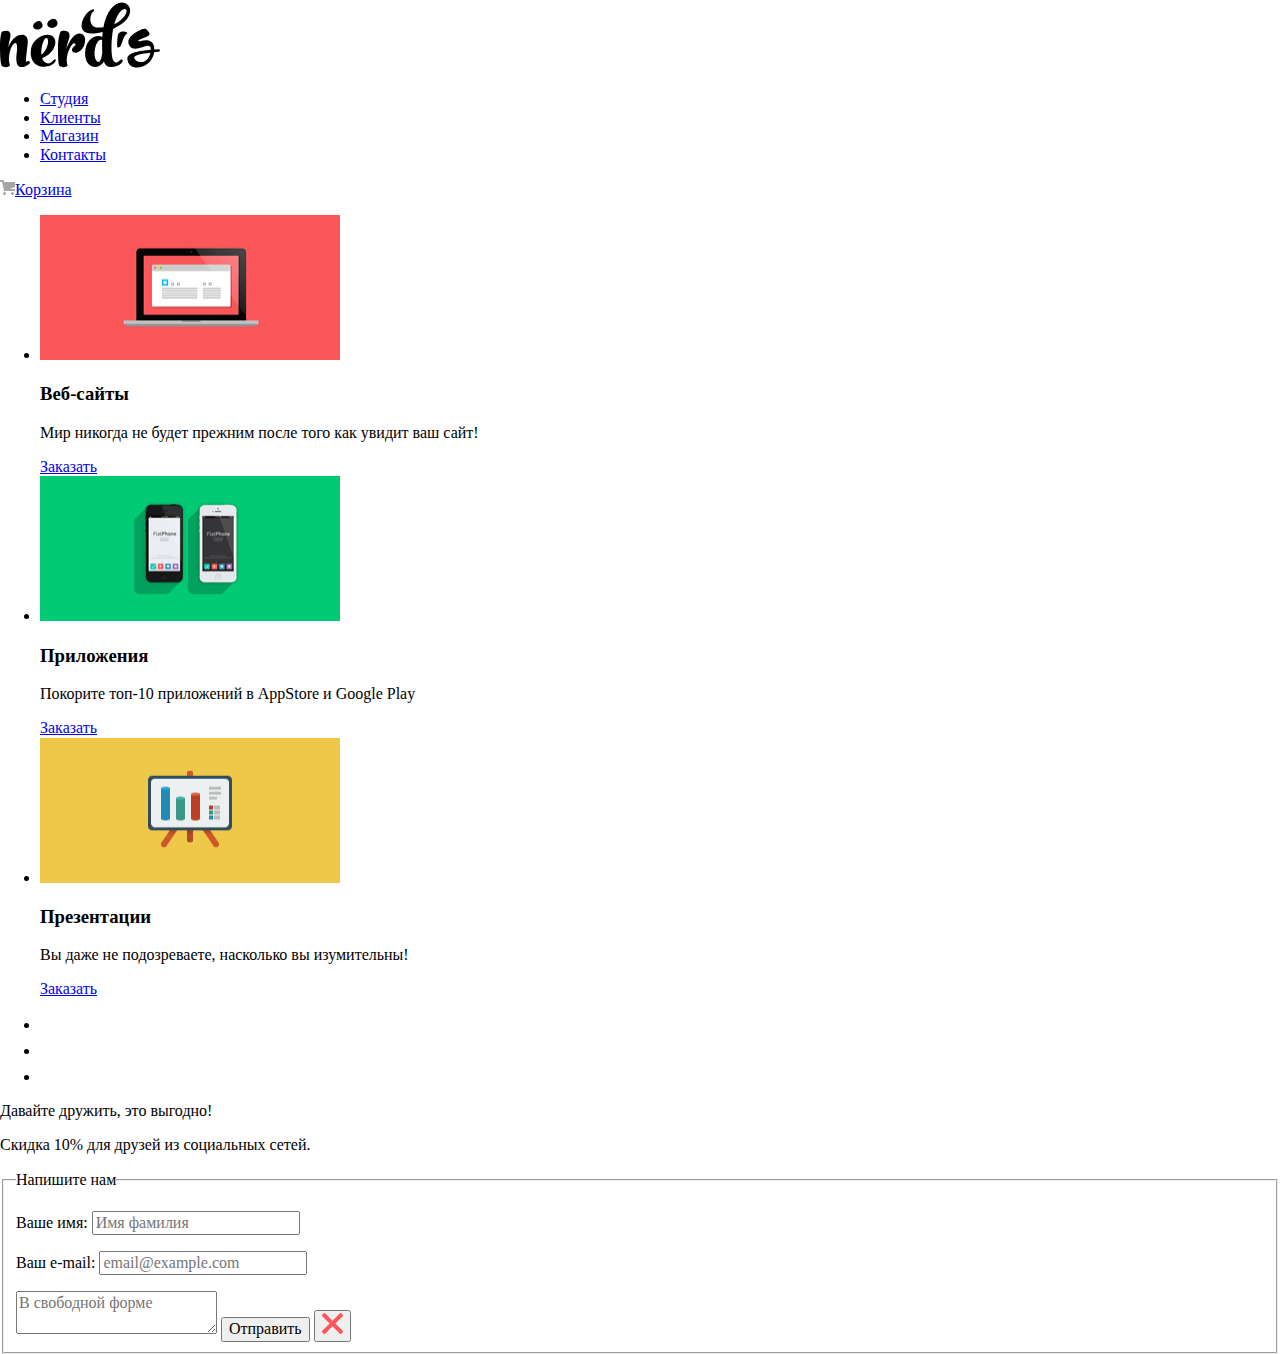
==== index.html @ f554057f "Исправил ошибки 3" ====
<!DOCTYPE html>
<html lang="ru">

<head>
  <meta charset="utf-8">
  <title>HTML Academy: Нёрдс</title>
  <link href="css/normalize.min.css" rel="stylesheet">
  <link href="css/style.css" rel="stylesheet">
</head>

<body>
  <header class="page-header">
    <h2 class="visually-hidden">Главная навигация</h2>
    <div class="container">
      <!--Центровщик-->
      <a class="nerds-logo" href="#" aria-label="Главная страница nёrds"><img src="img/nerds-logo.svg" alt="Nёrds" width="160" height="70"></a>
      <nav class="main-navigation">
        <ul class="nav-list">
          <li class="nav-list-item"><a href="#" class="nav-link">Студия</a></li>
          <li class="nav-list-item"><a href="#" class="nav-link">Клиенты</a></li>
          <li class="nav-list-item"><a href="#" class="nav-link">Магазин</a></li>
          <li class="nav-list-item"><a href="#" class="nav-link">Контакты</a></li>
        </ul>
      </nav>
      <a class="icon-basket" href="#"><img src="img/cart-icon.svg" alt="Корзина" width="15" height="15">Корзина</a>
    </div>
  </header>
  <main class="page-main">
    <div class="container">
      <!--Центровщик-->
      <!--Слайдер-->
      <h2 class="visually-hidden">Наш сервис</h2>
      <ul class="service">
        <li class="service-block">
          <img class="service-img" src="img/illustration-1.png" alt="Веб-сайты" width="300" height="145">
          <h3 class="service-head">Веб-сайты</h3>
          <p class="service-desc">Мир никогда не будет прежним после того как увидит ваш сайт!</p>
          <a class="service-link" href="#">Заказать</a>
        </li>
        <li class="service-block">
          <img class="service-img" src="img/illustration-2.png" alt="Приложения" width="300" height="145">
          <h3 class="service-head">Приложения</h3>
          <p class="service-desc">Покорите топ-10 приложений в AppStore и Google Play</p>
          <a class="service-link" href="#">Заказать</a>
        </li>
        <li class="service-block">
          <img class="service-img" src="img/illustration-3.png" alt="Презентации" width="300" height="145">
          <h3 class="service-head">Презентации</h3>
          <p class="service-desc">Вы даже не подозреваете, насколько вы изумительны!</p>
          <a class="service-link" href="#">Заказать</a>
        </li>
      </ul>
      <!--Блок-->
      <!--Блок-->
    </div>
    <!--Карта-->
  </main>
  <footer class="page-footer">
    <h2 class="visually-hidden">Nёrds в социальных сетях</h2>
    <div class="container">
      <div class="social-icons">
        <ul>
          <li><a class="social-vk" target="_blank" href="https://vk.com/" aria-label="Nёrds во вконатке">
              <svg xmlns="http://www.w3.org/2000/svg" width="26" height="15" viewBox="0 0 26 15">
                <path fill="#FFF" d="M16.138 11.51c.956-.309 2.18 2.04 3.483 2.939.978.681 1.727.534 1.727.534l3.473-.05s1.815-.112.957-1.554c-.071-.12-.503-1.069-2.585-3.022-2.177-2.043-1.882-1.712.739-5.244 1.597-2.153 2.236-3.468 2.036-4.028-.192-.539-1.365-.399-1.365-.399L20.69.713c-.381.001-.704.119-.851.515-.003.004-.621 1.666-1.445 3.079-1.741 2.989-2.436 3.148-2.724 2.961-.661-.433-.494-1.737-.494-2.664 0-2.897.432-4.105-.846-4.417-.427-.104-.739-.172-1.828-.182-1.392-.021-2.574 0-3.244.329-.445.223-.786.712-.579.74.26.035.843.16 1.155.586.401.552.389 1.789.389 1.789s.229 3.411-.54 3.834c-.528.29-1.25-.302-2.803-3.016-.793-1.388-1.392-2.922-1.392-2.922s-.116-.285-.326-.441c-.25-.185-.6-.244-.6-.244L.848.684S.29.7.085.946c-.182.218-.015.668-.015.668s2.909 6.881 6.203 10.347c3.02 3.182 6.452 2.971 6.452 2.971h1.555s.469-.054.709-.312c.224-.24.214-.691.214-.691s-.031-2.109.935-2.419z" /></svg></a>
          </li>
          <li><a class="social-fb" target="_blank" href="https://www.facebook.com/" aria-label="Nёrds в фейсбуке">
              <svg version="1.1" id="Layer_2" xmlns="http://www.w3.org/2000/svg" xmlns:xlink="http://www.w3.org/1999/xlink" x="0px" y="0px" width="12px" height="22px" viewBox="0 0 12 22" enable-background="new 0 0 12 22" xml:space="preserve">
                <path fill="#FFFFFF" d="M12,4V0H8C5.791,0,4,1.791,4,4v4H0v4h4v10h4V12h4V8H8V4H12z" />
              </svg>
            </a>
          </li>
          <li><a class="social-inst" target="_blank" href="https://instagram.com/" aria-label="Nёrds в инстрагаме">
              <svg enable-background="new 0 0 21 21" height="21" viewBox="0 0 21 21" width="21" xmlns="http://www.w3.org/2000/svg">
                <path d="m18 0h-15c-1.65 0-3 1.35-3 3v15c0 1.65 1.35 3 3 3h15c1.65 0 3-1.35 3-3v-15c0-1.65-1.35-3-3-3zm-7.5 7c1.93 0 3.5 1.57 3.5 3.5s-1.57 3.5-3.5 3.5-3.5-1.57-3.5-3.5 1.57-3.5 3.5-3.5zm7.5 11h-15v-9h1.181c-.114.482-.181.983-.181 1.5 0 3.59 2.91 6.5 6.5 6.5s6.5-2.91 6.5-6.5c0-.517-.066-1.018-.181-1.5h1.181zm0-11h-4v-4h4z" fill="#fff" />
              </svg>
            </a>
          </li>
        </ul>
      </div>
      <div class="footer-desc">
        <p class="footer-title">Давайте дружить, это выгодно!</p>
        <p class="footer-text">Скидка 10% для друзей из социальных сетей.</p>
      </div>
    </div>
  </footer>
  <article class="pop-up">
    <h2 class="visually-hidden">Форма отправки</h2>
    <form class="pop-up-form" method="post">
      <fieldset class="pop-up-field">
        <legend class="pop-up-title">Напишите нам</legend>
        <p class="pop-up-item">
          <label class="pop-up-label" for="name">Ваше имя:</label>
          <input class="pop-up-input" type="text" id="name" name="name" placeholder="Имя фамилия" required>
        </p>
        <p class="pop-up-item">
          <label class="pop-up-label" for="mail">Ваш e-mail:</label>
          <input class="pop-up-input" type="email" id="mail" name="mail" placeholder="email@example.com" required>
        </p>
        <textarea class="pop-up-textarea" name="comment" id="comment-field" placeholder="В свободной форме"></textarea>
        <input class="pop-up-btn" type="submit" value="Отправить">
        <button class="pop-up-cross"><svg xmlns="http://www.w3.org/2000/svg" width="21" height="21" viewBox="0 0 21 21">
            <path fill="#FB565A" d="M13.328 10.5l7.371-7.371a1.003 1.003 0 0 0 0-1.414L19.285.3a1.003 1.003 0 0 0-1.414 0L10.5 7.672 3.129.301a1.003 1.003 0 0 0-1.414 0L.301 1.715a1.003 1.003 0 0 0 0 1.414L7.672 10.5.301 17.871a1.003 1.003 0 0 0 0 1.414l1.415 1.414a1.003 1.003 0 0 0 1.414 0l7.371-7.371 7.371 7.371a1.003 1.003 0 0 0 1.414 0l1.414-1.414a1.003 1.003 0 0 0 0-1.414L13.328 10.5z" /></svg></button>
      </fieldset>
    </form>
  </article>
</body>

</html>
---- css/style.css ----
﻿.visually-hidden {
  position: absolute;
  width: 1px;
  height: 1px;
  margin: -1px;
  border: 0;
  padding: 0;
  clip: rect(0 0 0 0);
  overflow: hidden;
}
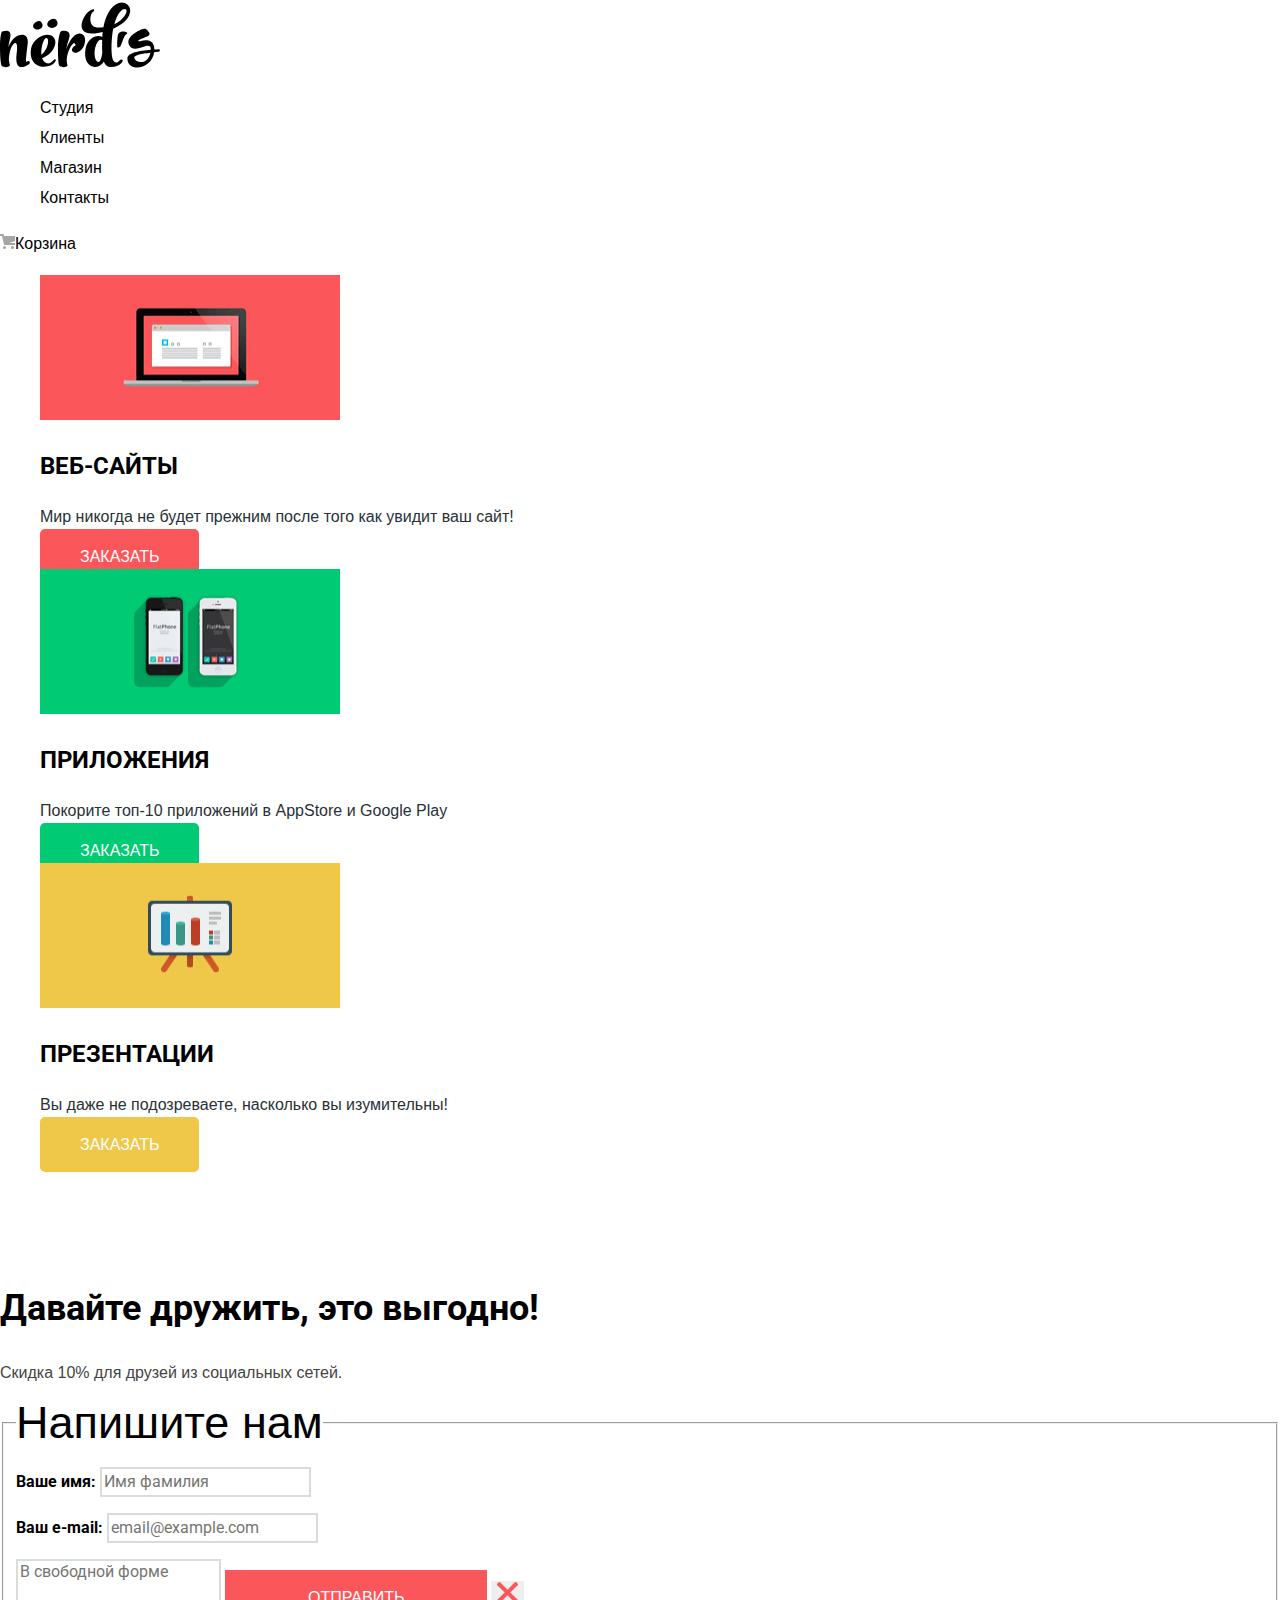
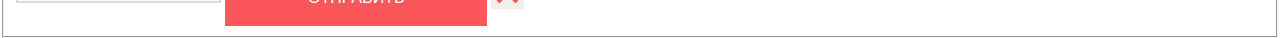
==== commit f4707c65: "Начал базовую стилизацию проекта" ====
--- a/index.html
+++ b/index.html
@@ -4,6 +4,7 @@
 <head>
   <meta charset="utf-8">
   <title>HTML Academy: Нёрдс</title>
+  <link href="https://fonts.googleapis.com/css?family=Roboto:400,400i,700,700i&amp;subset=cyrillic" rel="stylesheet">
   <link href="css/normalize.min.css" rel="stylesheet">
   <link href="css/style.css" rel="stylesheet">
 </head>
@@ -35,19 +36,19 @@
           <img class="service-img" src="img/illustration-1.png" alt="Веб-сайты" width="300" height="145">
           <h3 class="service-head">Веб-сайты</h3>
           <p class="service-desc">Мир никогда не будет прежним после того как увидит ваш сайт!</p>
-          <a class="service-link" href="#">Заказать</a>
+          <a class="service-link service-link--one" href="#">Заказать</a>
         </li>
         <li class="service-block">
           <img class="service-img" src="img/illustration-2.png" alt="Приложения" width="300" height="145">
           <h3 class="service-head">Приложения</h3>
           <p class="service-desc">Покорите топ-10 приложений в AppStore и Google Play</p>
-          <a class="service-link" href="#">Заказать</a>
+          <a class="service-link service-link--two" href="#">Заказать</a>
         </li>
         <li class="service-block">
           <img class="service-img" src="img/illustration-3.png" alt="Презентации" width="300" height="145">
           <h3 class="service-head">Презентации</h3>
           <p class="service-desc">Вы даже не подозреваете, насколько вы изумительны!</p>
-          <a class="service-link" href="#">Заказать</a>
+          <a class="service-link service-link--three" href="#">Заказать</a>
         </li>
       </ul>
       <!--Блок-->
@@ -99,7 +100,7 @@
         </p>
         <textarea class="pop-up-textarea" name="comment" id="comment-field" placeholder="В свободной форме"></textarea>
         <input class="pop-up-btn" type="submit" value="Отправить">
-        <button class="pop-up-cross"><svg xmlns="http://www.w3.org/2000/svg" width="21" height="21" viewBox="0 0 21 21">
+        <button class="pop-up-cross" aria-label="Закрыть"><svg xmlns="http://www.w3.org/2000/svg" width="21" height="21" viewBox="0 0 21 21">
             <path fill="#FB565A" d="M13.328 10.5l7.371-7.371a1.003 1.003 0 0 0 0-1.414L19.285.3a1.003 1.003 0 0 0-1.414 0L10.5 7.672 3.129.301a1.003 1.003 0 0 0-1.414 0L.301 1.715a1.003 1.003 0 0 0 0 1.414L7.672 10.5.301 17.871a1.003 1.003 0 0 0 0 1.414l1.415 1.414a1.003 1.003 0 0 0 1.414 0l7.371-7.371 7.371 7.371a1.003 1.003 0 0 0 1.414 0l1.414-1.414a1.003 1.003 0 0 0 0-1.414L13.328 10.5z" /></svg></button>
       </fieldset>
     </form>
--- a/css/style.css
+++ b/css/style.css
@@ -7,4 +7,229 @@
   padding: 0;
   clip: rect(0 0 0 0);
   overflow: hidden;
+}
+
+body {
+  margin: 0;
+  
+  font-family: "Roboto", Arial, sans-serif;
+  font-size: 16px;
+  line-height: 24px;
+  font-weight: normal;
+}
+
+li {
+  list-style-type: none;
+}
+
+.nav-link {
+  font-family: "Roboto Medium", Arial, sans-serif;
+  line-height: 30px;
+  color: black;
+  text-decoration: none;
+}
+
+.nav-link:hover {
+  color: #fb565a;
+}
+
+.nav-link:active {
+  color: black;
+  opacity: 0.3;
+}
+
+.icon-basket {
+  font-family: "Roboto Medium", Arial, sans-serif;
+  line-height: 30px;
+  text-decoration: none;
+  color: black;
+}
+
+.service-head {
+  font-size: 24px;
+  line-height: 30px;
+  text-transform: uppercase;
+}
+
+.service-desc {
+  font-family: "Roboto Regular", Arial, sans-serif;
+  color: #283136;
+}
+
+.service-link {
+  padding-bottom: 19px;
+  padding-top: 19px;
+  padding-left: 40px;
+  padding-right: 39px;
+  border-radius: 5px;
+  
+  font-family: "Roboto Medium", Arial, sans-serif;
+  font-size: 16px;
+  line-height: 18px;
+  text-decoration: none;
+  text-transform: uppercase;
+  color: white;
+}
+
+.service-link--one {
+  background-color: #fb565a;
+}
+
+.service-link--one:hover {
+  background-color: #e74246;
+}
+
+.service-link--one:active {
+  background-color: #d7373b;
+  color: rgba(255, 255, 255, 0.3);
+}
+
+.service-link--two {
+  background-color: #00ca74;
+}
+
+.service-link--two:hover {
+  background-color: #00bc6c;
+}
+
+.service-link--two:active {
+  background-color: #00aa62;
+  color: rgba(255, 255, 255, 0.3);
+}
+
+.service-link--three {
+  background-color: #efc84a;
+}
+
+.service-link--three:hover {
+  background-color: #eab534;
+}
+
+.service-link--three:active {
+  background-color: #e5a722;
+  color: rgba(255, 255, 255, 0.3);
+}
+
+.footer-title {
+  font-weight: bold;
+  font-size: 36px;
+  line-height: 36px;
+}
+
+.footer-text {
+  font-family: "Roboto Regular", Arial, sans-serif;
+  line-height: 22px;
+  color: #444444;
+}
+
+.pop-up-title {
+  font-family: "Roboto Medium", Arial, sans-serif;
+  font-size: 45px;
+  line-height: 45px;
+}
+
+.pop-up-label {
+  font-weight: bold;
+  line-height: 18px;
+}
+
+input[type="text"],
+input[type="email"] {
+  font: inherit;
+  border: 2px solid #d7dcde;
+  outline: none;
+}
+
+.pop-up-textarea {
+  border: 2px solid #d7dcde;
+  outline: none;
+  resize: none;
+}
+
+.pop-up-btn {
+  border: 0;
+  padding-bottom: 19px;
+  padding-top: 19px;
+  padding-right: 83px;
+  padding-left: 83px;
+  background-color: #fb565a;
+  
+  font-family: "Roboto Medium", Arial, sans-serif;
+  line-height: 18px;
+  color: white;
+  text-transform: uppercase;
+}
+
+.pop-up-cross {
+  border: 0;
+}
+
+.shop-title {
+  font-family: "Roboto Medium", Arial, sans-serif;
+  font-size: 55px;
+  line-height: 55px;
+}
+
+.form-radio-item-label {
+  line-height: 20px;
+  color: #283136;
+}
+
+.form-checkbox-label {
+  line-height: 20px;
+  color: #283136;
+}
+
+.show-btn {
+  padding-bottom: 19px;
+  padding-top: 19px;
+  padding-left: 83px;
+  padding-right: 83px;
+  
+  font-family: "Roboto Medium", Arial, sans-serif;
+  line-height: 18px;
+  text-transform: uppercase;
+  border: 0;
+  background-color: #eeeeee;
+}
+
+.show-btn:hover {
+  background-color: #dfdfdf;
+}
+
+.show-btn:active {
+  background-color: #d5d5d5;
+  color: rgba(0, 0, 0, 0.3);
+}
+
+.shop-footer {
+  background-color: #eeeeee;
+}
+
+.shop-title {
+  font-size: 18px;
+  line-height: 30px;
+  font-weight: bold;
+}
+
+.shop-desc {
+  font-size: 16px;
+  line-height: 18px;
+  color: #666666;
+}
+
+.shop-btn {
+  padding-bottom: 18px;
+  padding-top: 18px;
+  padding-left: 60px;
+  padding-right: 60px;
+  border-radius: 5px;
+  
+  font-family: "Roboto Medium", Arial, sans-serif;
+  font-size: 16px;
+  line-height: 18px;
+  text-decoration: none;
+  text-transform: uppercase;
+  color: white;
+  background-color: #fb565a;
 }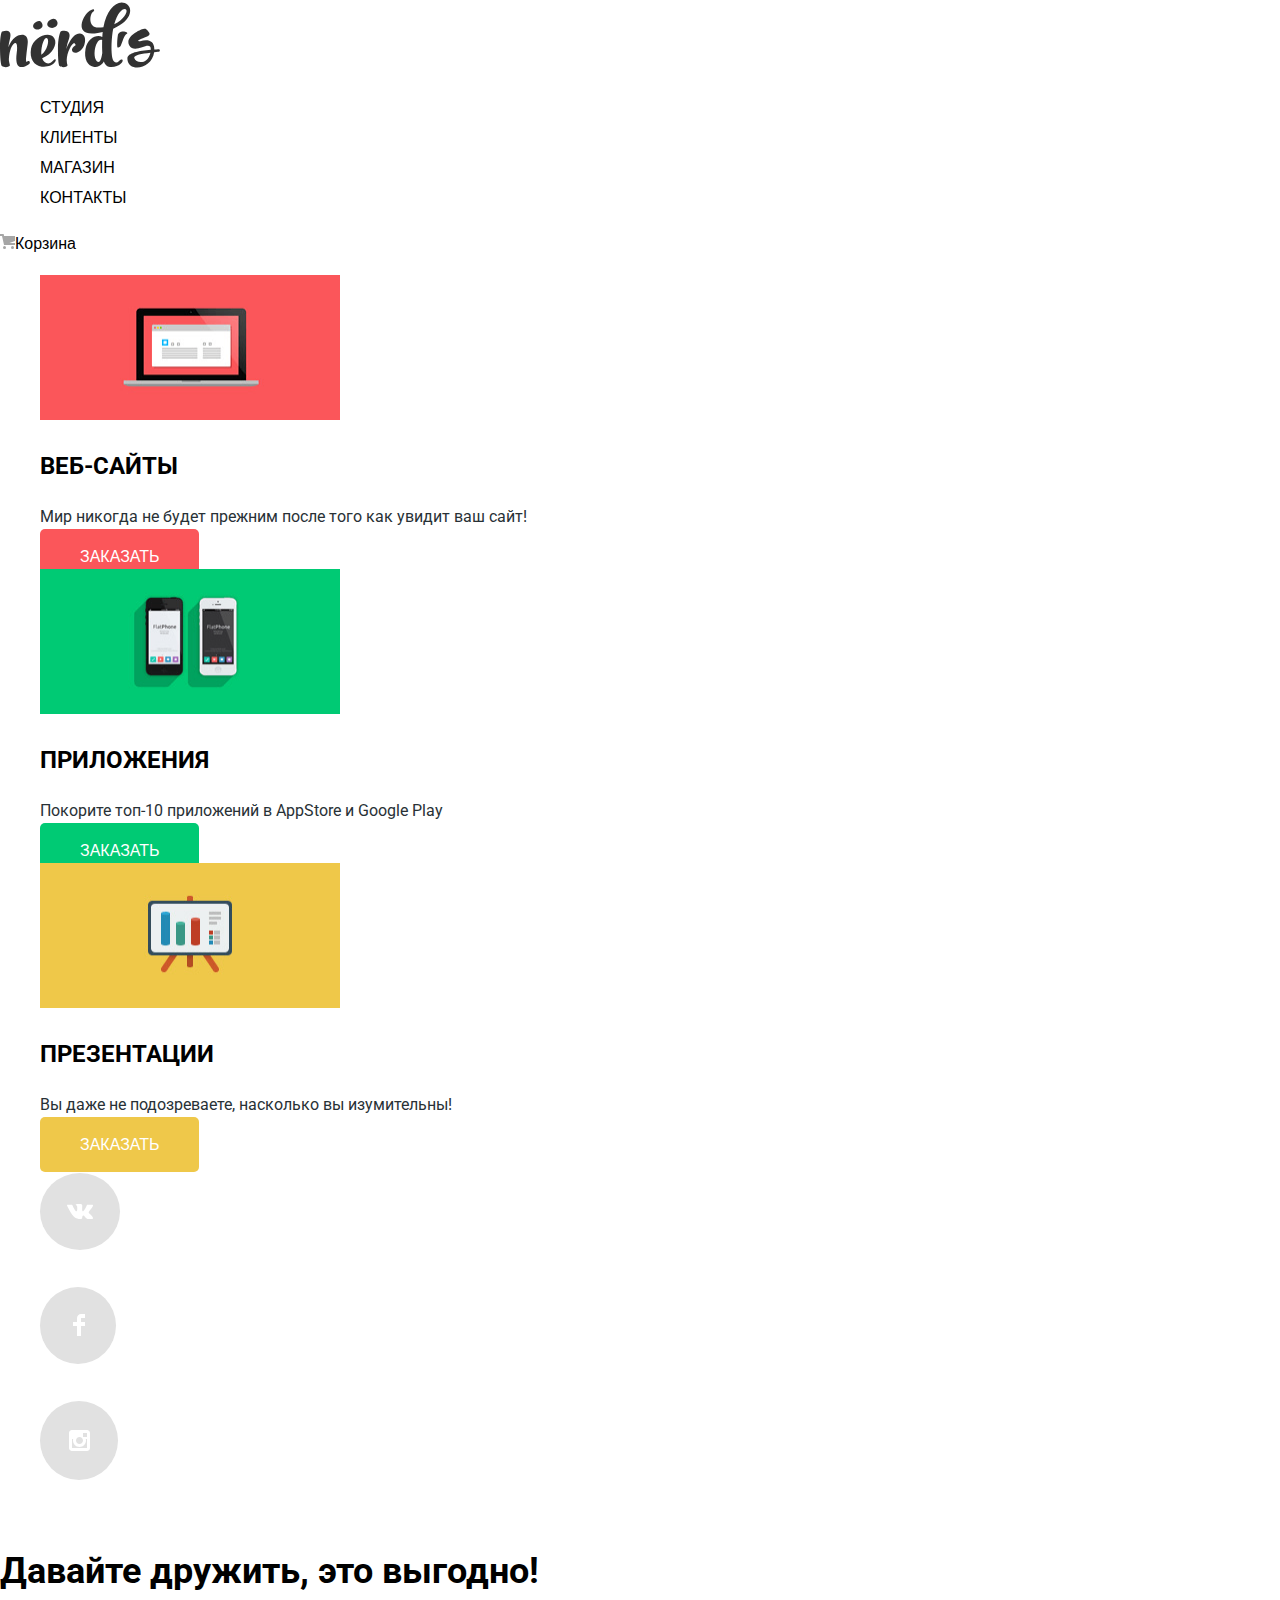
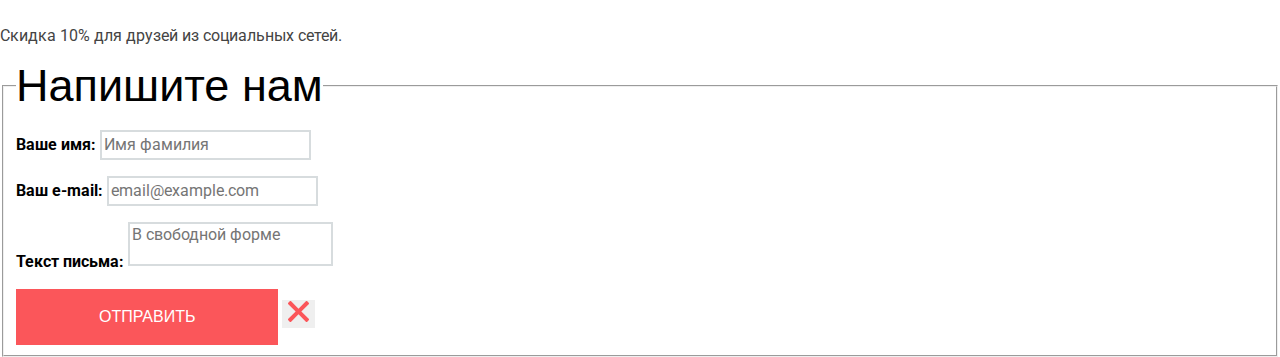
==== commit 2c958765: "Исправил ошибки 4" ====
--- a/index.html
+++ b/index.html
@@ -61,17 +61,17 @@
     <div class="container">
       <div class="social-icons">
         <ul>
-          <li><a class="social-vk" target="_blank" href="https://vk.com/" aria-label="Nёrds во вконатке">
+          <li class="social-item"><a class="social social-vk" target="_blank" href="https://vk.com/" aria-label="Nёrds во вконатке">
               <svg xmlns="http://www.w3.org/2000/svg" width="26" height="15" viewBox="0 0 26 15">
                 <path fill="#FFF" d="M16.138 11.51c.956-.309 2.18 2.04 3.483 2.939.978.681 1.727.534 1.727.534l3.473-.05s1.815-.112.957-1.554c-.071-.12-.503-1.069-2.585-3.022-2.177-2.043-1.882-1.712.739-5.244 1.597-2.153 2.236-3.468 2.036-4.028-.192-.539-1.365-.399-1.365-.399L20.69.713c-.381.001-.704.119-.851.515-.003.004-.621 1.666-1.445 3.079-1.741 2.989-2.436 3.148-2.724 2.961-.661-.433-.494-1.737-.494-2.664 0-2.897.432-4.105-.846-4.417-.427-.104-.739-.172-1.828-.182-1.392-.021-2.574 0-3.244.329-.445.223-.786.712-.579.74.26.035.843.16 1.155.586.401.552.389 1.789.389 1.789s.229 3.411-.54 3.834c-.528.29-1.25-.302-2.803-3.016-.793-1.388-1.392-2.922-1.392-2.922s-.116-.285-.326-.441c-.25-.185-.6-.244-.6-.244L.848.684S.29.7.085.946c-.182.218-.015.668-.015.668s2.909 6.881 6.203 10.347c3.02 3.182 6.452 2.971 6.452 2.971h1.555s.469-.054.709-.312c.224-.24.214-.691.214-.691s-.031-2.109.935-2.419z" /></svg></a>
           </li>
-          <li><a class="social-fb" target="_blank" href="https://www.facebook.com/" aria-label="Nёrds в фейсбуке">
+          <li class="social-item"><a class="social social-fb" target="_blank" href="https://www.facebook.com/" aria-label="Nёrds в фейсбуке">
               <svg version="1.1" id="Layer_2" xmlns="http://www.w3.org/2000/svg" xmlns:xlink="http://www.w3.org/1999/xlink" x="0px" y="0px" width="12px" height="22px" viewBox="0 0 12 22" enable-background="new 0 0 12 22" xml:space="preserve">
                 <path fill="#FFFFFF" d="M12,4V0H8C5.791,0,4,1.791,4,4v4H0v4h4v10h4V12h4V8H8V4H12z" />
               </svg>
             </a>
           </li>
-          <li><a class="social-inst" target="_blank" href="https://instagram.com/" aria-label="Nёrds в инстрагаме">
+          <li class="social-item"><a class="social social-inst" target="_blank" href="https://instagram.com/" aria-label="Nёrds в инстрагаме">
               <svg enable-background="new 0 0 21 21" height="21" viewBox="0 0 21 21" width="21" xmlns="http://www.w3.org/2000/svg">
                 <path d="m18 0h-15c-1.65 0-3 1.35-3 3v15c0 1.65 1.35 3 3 3h15c1.65 0 3-1.35 3-3v-15c0-1.65-1.35-3-3-3zm-7.5 7c1.93 0 3.5 1.57 3.5 3.5s-1.57 3.5-3.5 3.5-3.5-1.57-3.5-3.5 1.57-3.5 3.5-3.5zm7.5 11h-15v-9h1.181c-.114.482-.181.983-.181 1.5 0 3.59 2.91 6.5 6.5 6.5s6.5-2.91 6.5-6.5c0-.517-.066-1.018-.181-1.5h1.181zm0-11h-4v-4h4z" fill="#fff" />
               </svg>
@@ -98,7 +98,10 @@
           <label class="pop-up-label" for="mail">Ваш e-mail:</label>
           <input class="pop-up-input" type="email" id="mail" name="mail" placeholder="email@example.com" required>
         </p>
+        <p class="pop-up-item">
+        <label class="pop-up-label" for="comment-field">Текст письма:</label>
         <textarea class="pop-up-textarea" name="comment" id="comment-field" placeholder="В свободной форме"></textarea>
+        </p>
         <input class="pop-up-btn" type="submit" value="Отправить">
         <button class="pop-up-cross" aria-label="Закрыть"><svg xmlns="http://www.w3.org/2000/svg" width="21" height="21" viewBox="0 0 21 21">
             <path fill="#FB565A" d="M13.328 10.5l7.371-7.371a1.003 1.003 0 0 0 0-1.414L19.285.3a1.003 1.003 0 0 0-1.414 0L10.5 7.672 3.129.301a1.003 1.003 0 0 0-1.414 0L.301 1.715a1.003 1.003 0 0 0 0 1.414L7.672 10.5.301 17.871a1.003 1.003 0 0 0 0 1.414l1.415 1.414a1.003 1.003 0 0 0 1.414 0l7.371-7.371 7.371 7.371a1.003 1.003 0 0 0 1.414 0l1.414-1.414a1.003 1.003 0 0 0 0-1.414L13.328 10.5z" /></svg></button>
--- a/css/style.css
+++ b/css/style.css
@@ -16,17 +16,27 @@
   font-size: 16px;
   line-height: 24px;
   font-weight: normal;
+  color: #283136;
 }
 
 li {
   list-style-type: none;
 }
 
+.nerds-logo:hover {
+  opacity: 0.8;
+}
+
+.nerds-logo:active {
+  opacity: 0.3;
+}
+
 .nav-link {
   font-family: "Roboto Medium", Arial, sans-serif;
   line-height: 30px;
   color: black;
   text-decoration: none;
+  text-transform: uppercase;
 }
 
 .nav-link:hover {
@@ -49,11 +59,7 @@
   font-size: 24px;
   line-height: 30px;
   text-transform: uppercase;
-}
-
-.service-desc {
-  font-family: "Roboto Regular", Arial, sans-serif;
-  color: #283136;
+  color: black;
 }
 
 .service-link {
@@ -114,10 +120,10 @@
   font-weight: bold;
   font-size: 36px;
   line-height: 36px;
+  color: black;
 }
 
 .footer-text {
-  font-family: "Roboto Regular", Arial, sans-serif;
   line-height: 22px;
   color: #444444;
 }
@@ -126,11 +132,13 @@
   font-family: "Roboto Medium", Arial, sans-serif;
   font-size: 45px;
   line-height: 45px;
+  color: black;
 }
 
 .pop-up-label {
   font-weight: bold;
   line-height: 18px;
+  color: black;
 }
 
 input[type="text"],
@@ -138,6 +146,7 @@
   font: inherit;
   border: 2px solid #d7dcde;
   outline: none;
+  color: #444444;
 }
 
 .pop-up-textarea {
@@ -168,6 +177,7 @@
   font-family: "Roboto Medium", Arial, sans-serif;
   font-size: 55px;
   line-height: 55px;
+  color: black;
 }
 
 .form-radio-item-label {
@@ -210,6 +220,7 @@
   font-size: 18px;
   line-height: 30px;
   font-weight: bold;
+  text-transform: uppercase;
 }
 
 .shop-desc {
@@ -232,4 +243,71 @@
   text-transform: uppercase;
   color: white;
   background-color: #fb565a;
-}+}
+
+.shop-btn:hover {
+  background-color: #e74246;
+}
+
+.shop-btn:active {
+  background-color: #d7373b;
+}
+
+.form-radio-title {
+  font-weight: bold;
+  font-size: 18px;
+  line-height: 30px;
+  color: black;
+  text-transform: uppercase;
+}
+
+.form-checkbox-title {
+  font-weight: bold;
+  font-size: 18px;
+  line-height: 30px;
+  color: black;
+  text-transform: uppercase;
+}
+
+.social {
+  display: inline-block;
+  margin-bottom: 30px;
+  background-color: #e1e1e1;
+}
+
+.social-vk {
+  padding-top: 31px;
+  padding-bottom: 31px;
+  padding-left: 27px;
+  padding-right: 27px;
+  border-radius: 50%;
+}
+
+.social-fb {
+  padding-top: 27px;
+  padding-bottom: 28px;
+  padding-left: 33px;
+  padding-right: 31px;
+  border-radius: 50%;
+}
+
+.social-inst {
+  padding-top: 29px;
+  padding-bottom: 29px;
+  padding-left: 29px;
+  padding-right: 28px;
+  border-radius: 50%;
+}
+
+.social:hover {
+  background-color: #e74246;
+}
+
+.social:active svg {
+  background-color: #d7373b;
+  opacity: 0.3;
+}
+
+.social svg {
+  display: block;
+}
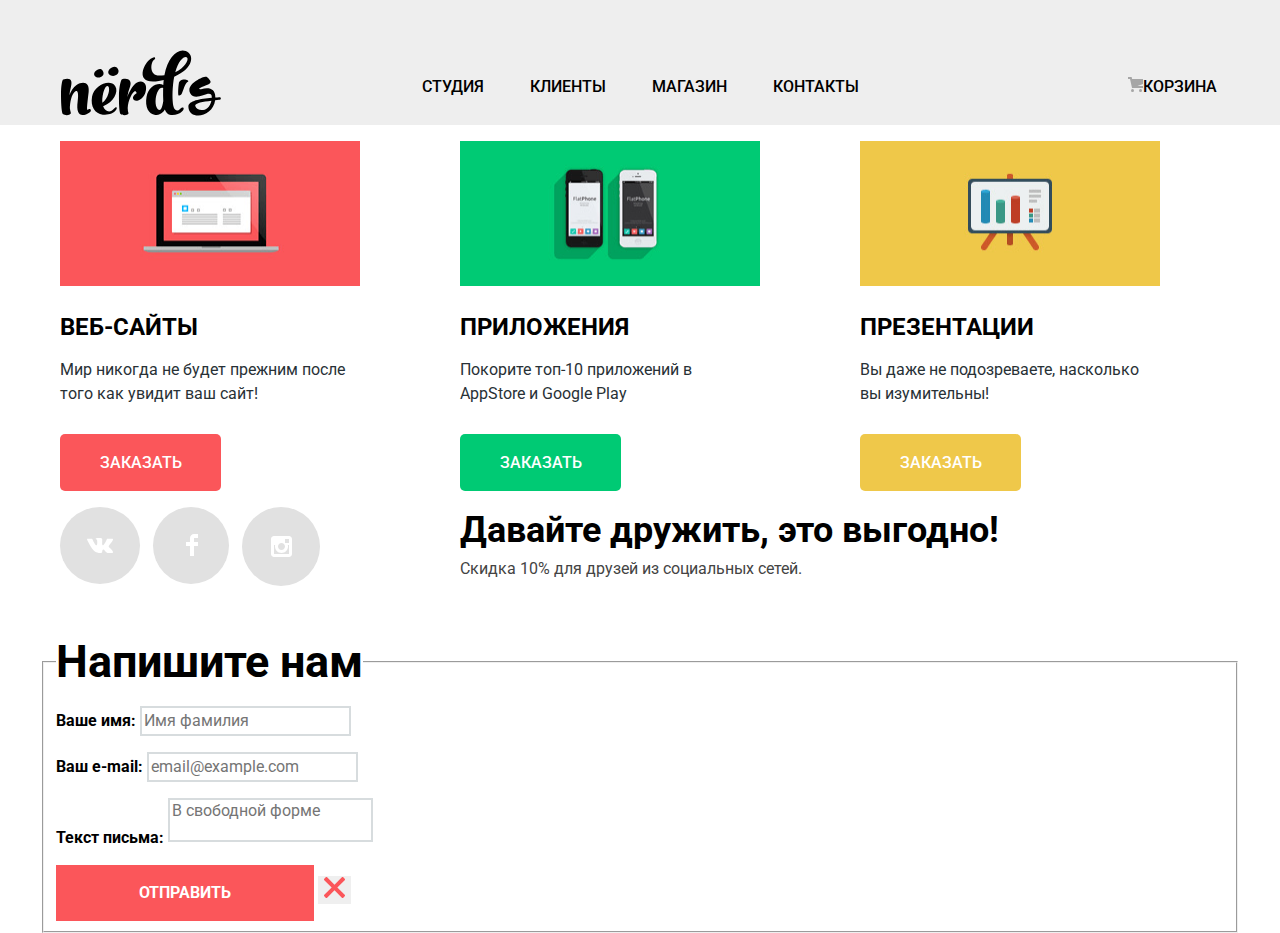
==== commit 0dc66951: "Начал строить сетку проекта" ====
--- a/index.html
+++ b/index.html
@@ -4,7 +4,7 @@
 <head>
   <meta charset="utf-8">
   <title>HTML Academy: Нёрдс</title>
-  <link href="https://fonts.googleapis.com/css?family=Roboto:400,400i,700,700i&amp;subset=cyrillic" rel="stylesheet">
+  <link href="https://fonts.googleapis.com/css?family=Roboto:400,500,700&amp;subset=cyrillic" rel="stylesheet">
   <link href="css/normalize.min.css" rel="stylesheet">
   <link href="css/style.css" rel="stylesheet">
 </head>
@@ -12,7 +12,7 @@
 <body>
   <header class="page-header">
     <h2 class="visually-hidden">Главная навигация</h2>
-    <div class="container">
+    <div class="header-container container">
       <!--Центровщик-->
       <a class="nerds-logo" href="#" aria-label="Главная страница nёrds"><img src="img/nerds-logo.svg" alt="Nёrds" width="160" height="70"></a>
       <nav class="main-navigation">
@@ -58,9 +58,9 @@
   </main>
   <footer class="page-footer">
     <h2 class="visually-hidden">Nёrds в социальных сетях</h2>
-    <div class="container">
+    <div class="footer-container container">
       <div class="social-icons">
-        <ul>
+        <ul class="social-ul">
           <li class="social-item"><a class="social social-vk" target="_blank" href="https://vk.com/" aria-label="Nёrds во вконатке">
               <svg xmlns="http://www.w3.org/2000/svg" width="26" height="15" viewBox="0 0 26 15">
                 <path fill="#FFF" d="M16.138 11.51c.956-.309 2.18 2.04 3.483 2.939.978.681 1.727.534 1.727.534l3.473-.05s1.815-.112.957-1.554c-.071-.12-.503-1.069-2.585-3.022-2.177-2.043-1.882-1.712.739-5.244 1.597-2.153 2.236-3.468 2.036-4.028-.192-.539-1.365-.399-1.365-.399L20.69.713c-.381.001-.704.119-.851.515-.003.004-.621 1.666-1.445 3.079-1.741 2.989-2.436 3.148-2.724 2.961-.661-.433-.494-1.737-.494-2.664 0-2.897.432-4.105-.846-4.417-.427-.104-.739-.172-1.828-.182-1.392-.021-2.574 0-3.244.329-.445.223-.786.712-.579.74.26.035.843.16 1.155.586.401.552.389 1.789.389 1.789s.229 3.411-.54 3.834c-.528.29-1.25-.302-2.803-3.016-.793-1.388-1.392-2.922-1.392-2.922s-.116-.285-.326-.441c-.25-.185-.6-.244-.6-.244L.848.684S.29.7.085.946c-.182.218-.015.668-.015.668s2.909 6.881 6.203 10.347c3.02 3.182 6.452 2.971 6.452 2.971h1.555s.469-.054.709-.312c.224-.24.214-.691.214-.691s-.031-2.109.935-2.419z" /></svg></a>
@@ -85,7 +85,7 @@
       </div>
     </div>
   </footer>
-  <article class="pop-up">
+  <article class="pop-up container">
     <h2 class="visually-hidden">Форма отправки</h2>
     <form class="pop-up-form" method="post">
       <fieldset class="pop-up-field">
@@ -99,8 +99,8 @@
           <input class="pop-up-input" type="email" id="mail" name="mail" placeholder="email@example.com" required>
         </p>
         <p class="pop-up-item">
-        <label class="pop-up-label" for="comment-field">Текст письма:</label>
-        <textarea class="pop-up-textarea" name="comment" id="comment-field" placeholder="В свободной форме"></textarea>
+          <label class="pop-up-label" for="comment-field">Текст письма:</label>
+          <textarea class="pop-up-textarea" name="comment" id="comment-field" placeholder="В свободной форме"></textarea>
         </p>
         <input class="pop-up-btn" type="submit" value="Отправить">
         <button class="pop-up-cross" aria-label="Закрыть"><svg xmlns="http://www.w3.org/2000/svg" width="21" height="21" viewBox="0 0 21 21">
--- a/css/style.css
+++ b/css/style.css
@@ -19,10 +19,27 @@
   color: #283136;
 }
 
+.container {
+  width: 1200px;
+  margin: 0 auto;
+  padding-left: 20px;
+  padding-right: 20px;
+  
+}
+
 li {
   list-style-type: none;
 }
 
+ul {
+  padding: 0;
+}
+
+.nerds-logo {
+  margin-left: 21px;
+  margin-right: 201px;
+}
+
 .nerds-logo:hover {
   opacity: 0.8;
 }
@@ -31,8 +48,30 @@
   opacity: 0.3;
 }
 
+.page-header {
+  padding-top: 48px;
+  background-color: #eeeeee;
+}
+
+.header-container {
+  display: flex;
+  flex-direction: row;
+  align-items: center;
+}
+
+.main-navigation {
+  margin-right: 206px;
+}
+
+.nav-list {
+  display: flex;
+  flex-direction: row;
+  width: 500px;
+}
+
 .nav-link {
-  font-family: "Roboto Medium", Arial, sans-serif;
+  margin-right: 46px;
+  font-weight: 500;
   line-height: 30px;
   color: black;
   text-decoration: none;
@@ -49,17 +88,42 @@
 }
 
 .icon-basket {
-  font-family: "Roboto Medium", Arial, sans-serif;
+  font-weight: 500;
   line-height: 30px;
   text-decoration: none;
   color: black;
+  text-transform: uppercase;
+
+}
+
+.service {
+  display: flex;
+  
+  margin-left: 20px;
+  margin-right: 20px;
+}
+
+.service-block {
+  width: 300px;
+  margin-right: 100px;
+}
+
+.service-img {
+  display: block;
 }
 
 .service-head {
+  margin-top: 26px;
+  margin-bottom: 15px;
+  font-weight: bold;
   font-size: 24px;
   line-height: 30px;
   text-transform: uppercase;
   color: black;
+}
+
+.service-desc {
+  margin-bottom: 45px;
 }
 
 .service-link {
@@ -69,7 +133,7 @@
   padding-right: 39px;
   border-radius: 5px;
   
-  font-family: "Roboto Medium", Arial, sans-serif;
+  font-weight: 500;
   font-size: 16px;
   line-height: 18px;
   text-decoration: none;
@@ -116,7 +180,33 @@
   color: rgba(255, 255, 255, 0.3);
 }
 
+.footer-container {
+  display: flex;
+  flex-direction: row;
+}
+
+.social-ul {
+  display: flex;
+  
+}
+
+.social-item {
+  margin-right: 13px;
+}
+
+.social-icons{
+  width: 300px;
+  margin-right: 100px;
+  margin-left: 20px;
+}
+
+.footer-desc {
+  width: 580px;
+  margin-top: -15px;
+}
+
 .footer-title {
+  margin-bottom: 10px;
   font-weight: bold;
   font-size: 36px;
   line-height: 36px;
@@ -124,12 +214,13 @@
 }
 
 .footer-text {
+  margin-top: 0;
   line-height: 22px;
   color: #444444;
 }
 
 .pop-up-title {
-  font-family: "Roboto Medium", Arial, sans-serif;
+  font-weight: bold;
   font-size: 45px;
   line-height: 45px;
   color: black;
@@ -163,7 +254,7 @@
   padding-left: 83px;
   background-color: #fb565a;
   
-  font-family: "Roboto Medium", Arial, sans-serif;
+  font-weight: bold;
   line-height: 18px;
   color: white;
   text-transform: uppercase;
@@ -173,8 +264,13 @@
   border: 0;
 }
 
-.shop-title {
-  font-family: "Roboto Medium", Arial, sans-serif;
+.shop-main-title {
+  margin: 0;
+  padding-top: 68px;
+  text-align: center;
+  min-height: 162px;
+  background-color: #eeeeee;
+  font-weight: bold;
   font-size: 55px;
   line-height: 55px;
   color: black;
@@ -196,7 +292,7 @@
   padding-left: 83px;
   padding-right: 83px;
   
-  font-family: "Roboto Medium", Arial, sans-serif;
+  font-weight: bold;
   line-height: 18px;
   text-transform: uppercase;
   border: 0;
@@ -210,6 +306,36 @@
 .show-btn:active {
   background-color: #d5d5d5;
   color: rgba(0, 0, 0, 0.3);
+}
+
+.shop {
+  display: flex;
+  flex-wrap: wrap;
+}
+
+.main-form {
+  display: flex;
+  flex-direction: column;
+  margin-right: 170px;
+}
+
+.block-flex {
+  display: flex;
+  justify-content: space-between;
+}
+
+.shop-item {
+  width: 360px;
+  margin-bottom: 35px;
+}
+
+.shop-item:nth-child(odd) {
+  margin-right: 40px;
+} 
+
+
+.shop-img {
+  display: block;
 }
 
 .shop-footer {
@@ -236,7 +362,7 @@
   padding-right: 60px;
   border-radius: 5px;
   
-  font-family: "Roboto Medium", Arial, sans-serif;
+  font-weight: bold;
   font-size: 16px;
   line-height: 18px;
   text-decoration: none;
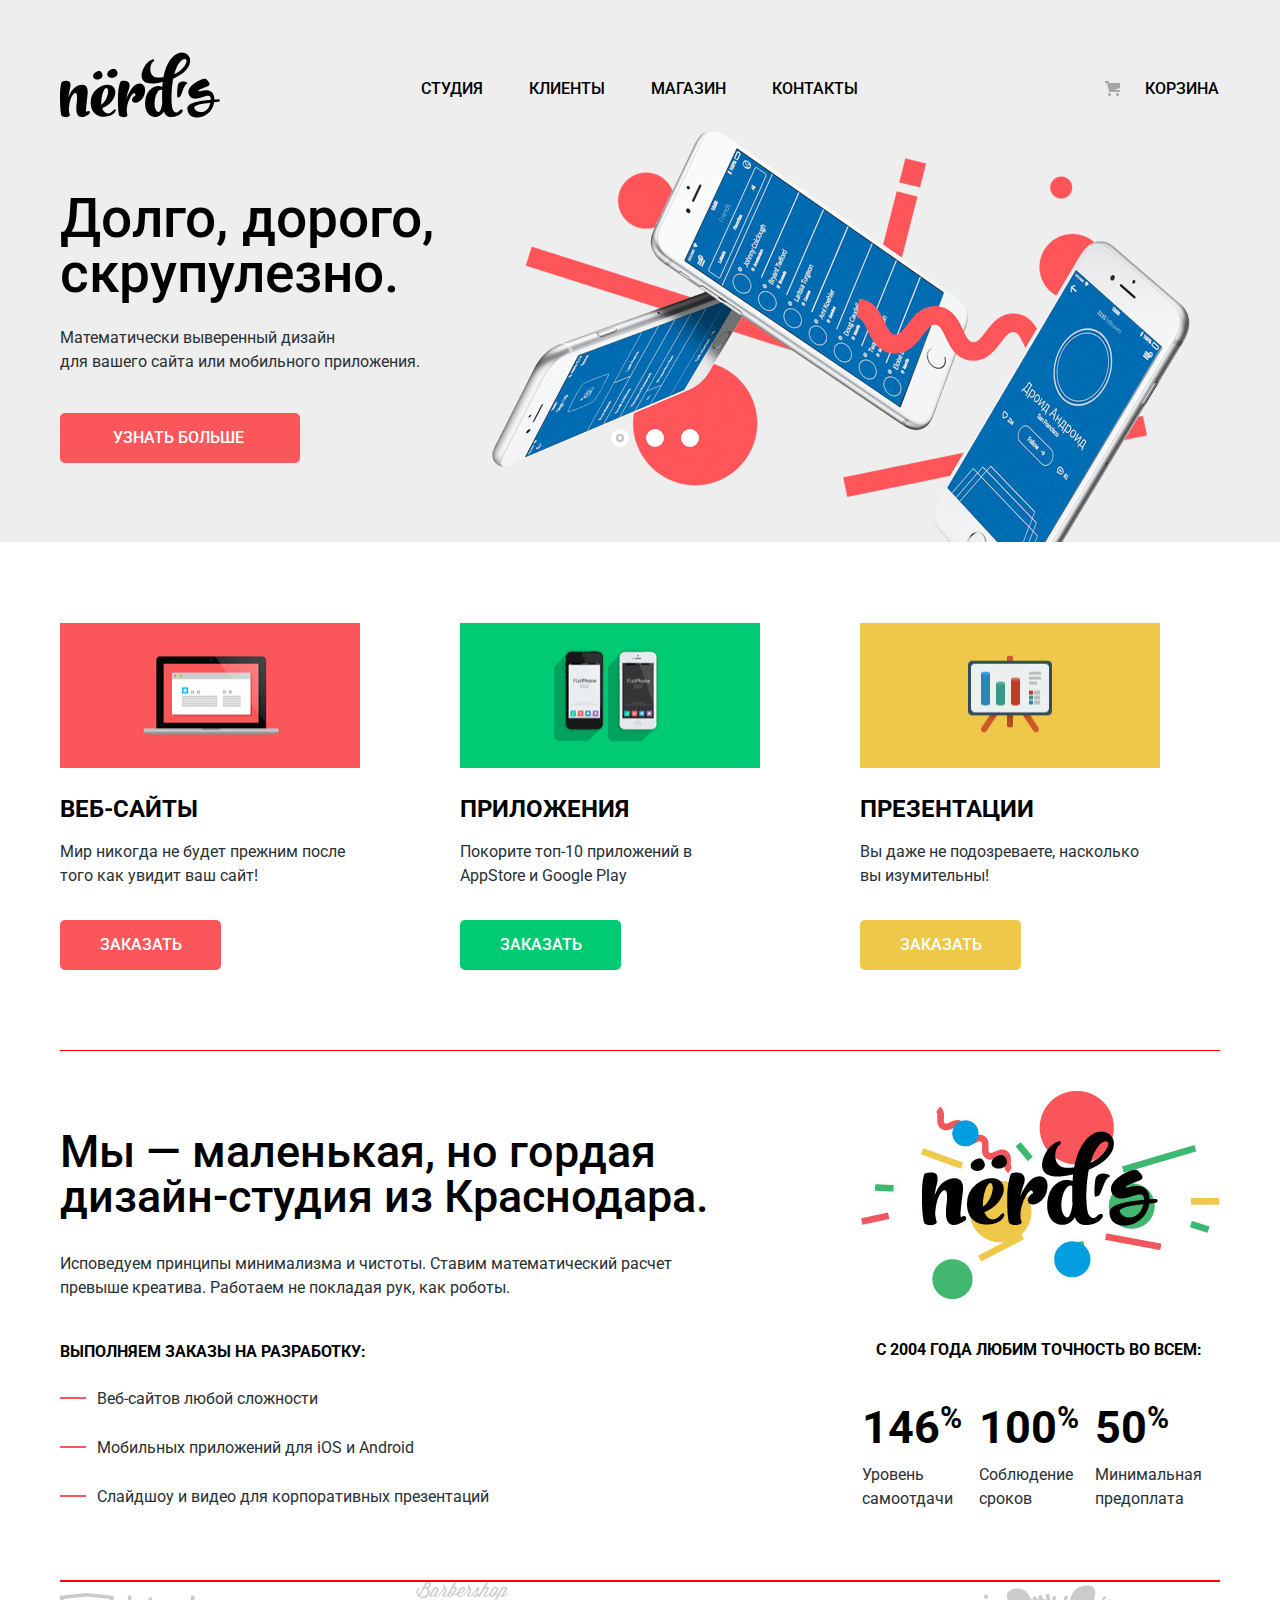
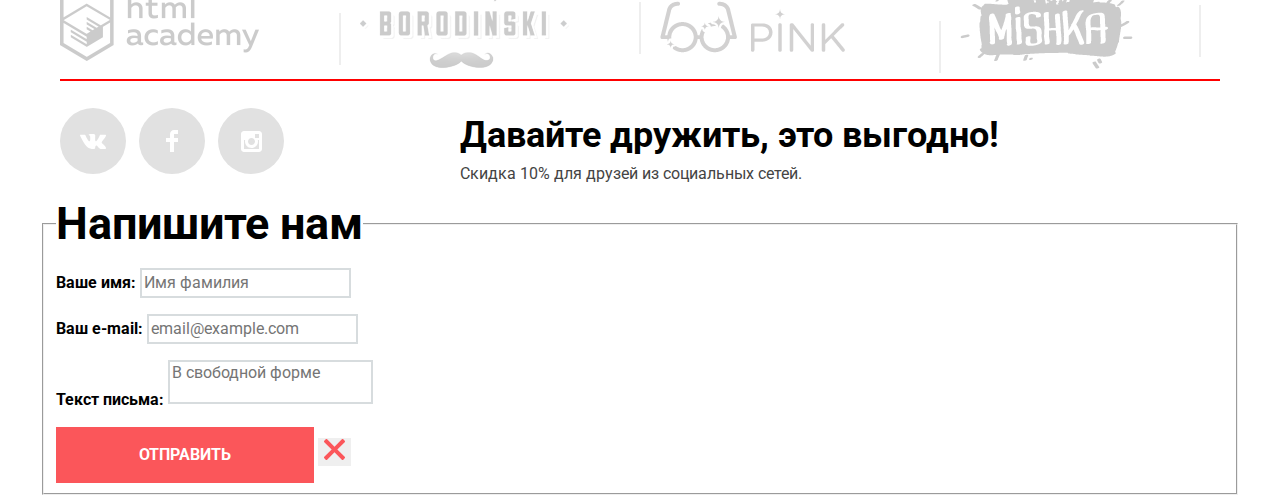
==== commit fe85b5af: "Верстка декоративных элементов" ====
--- a/index.html
+++ b/index.html
@@ -19,40 +19,121 @@
         <ul class="nav-list">
           <li class="nav-list-item"><a href="#" class="nav-link">Студия</a></li>
           <li class="nav-list-item"><a href="#" class="nav-link">Клиенты</a></li>
-          <li class="nav-list-item"><a href="#" class="nav-link">Магазин</a></li>
+          <li class="nav-list-item"><a href="catalog.html" class="nav-link">Магазин</a></li>
           <li class="nav-list-item"><a href="#" class="nav-link">Контакты</a></li>
         </ul>
       </nav>
-      <a class="icon-basket" href="#"><img src="img/cart-icon.svg" alt="Корзина" width="15" height="15">Корзина</a>
+      <a class="icon-basket" href="#">Корзина</a>
     </div>
   </header>
   <main class="page-main">
-    <div class="container">
-      <!--Центровщик-->
-      <!--Слайдер-->
-      <h2 class="visually-hidden">Наш сервис</h2>
-      <ul class="service">
-        <li class="service-block">
-          <img class="service-img" src="img/illustration-1.png" alt="Веб-сайты" width="300" height="145">
-          <h3 class="service-head">Веб-сайты</h3>
-          <p class="service-desc">Мир никогда не будет прежним после того как увидит ваш сайт!</p>
-          <a class="service-link service-link--one" href="#">Заказать</a>
+    <section class="slides">
+      <h2 class="visually-hidden">Промо слайды</h2>
+      <ul class="slide">
+        <li class="slide-item slide-item--one">
+          <p class="slide-head">Долго, дорого,<br> скрупулезно.</p>
+          <p class="slide-desc">Математически выверенный дизайн<br> для вашего сайта или мобильного приложения.</p>
+          <a class="slide-btn" href="#">Узнать больше</a>
         </li>
-        <li class="service-block">
-          <img class="service-img" src="img/illustration-2.png" alt="Приложения" width="300" height="145">
-          <h3 class="service-head">Приложения</h3>
-          <p class="service-desc">Покорите топ-10 приложений в AppStore и Google Play</p>
-          <a class="service-link service-link--two" href="#">Заказать</a>
+        <li class="slide-item slide-item--two visually-hidden">
+          <p class="slide-head">Любим математику<br> как никто другой</p>
+          <p class="slide-desc">Никакого креатива, только математические формулы<br> для расчета идеальных пропорций.</p>
+          <a class="slide-btn" href="#">Узнать больше</a>
         </li>
-        <li class="service-block">
-          <img class="service-img" src="img/illustration-3.png" alt="Презентации" width="300" height="145">
-          <h3 class="service-head">Презентации</h3>
-          <p class="service-desc">Вы даже не подозреваете, насколько вы изумительны!</p>
-          <a class="service-link service-link--three" href="#">Заказать</a>
+        <li class="slide-item slide-item--three visually-hidden">
+          <p class="slide-head">Только ночь,<br> только хардкор</p>
+          <p class="slide-desc">Работать днем как все? Мыпротив этого.<br> Ближе к полуночи работа только начинается</p>
+          <a class="slide-btn" href="#">Узнать больше</a>
         </li>
       </ul>
-      <!--Блок-->
-      <!--Блок-->
+      <ul class="slide-buttons">
+        <li class="slide-buttons-item">
+          <a class="slide-buttons-link slide-buttons-link--active" href="#" aria-label="первый слайд"></a>
+        </li>
+        <li class="slide-buttons-item">
+          <a class="slide-buttons-link" href="#" aria-label="второй слайд"></a>
+        </li>
+        <li class="slide-buttons-item">
+          <a class="slide-buttons-link" href="#" aria-label="третий слайд"></a>
+        </li>
+      </ul>
+    </section>
+    <div class="container">
+      <section class="services">
+        <h2 class="visually-hidden">Наш сервис</h2>
+        <ul class="service">
+          <li class="service-block">
+            <img class="service-img" src="img/illustration-1.png" alt="Веб-сайты" width="300" height="145">
+            <h3 class="service-head">Веб-сайты</h3>
+            <p class="service-desc">Мир никогда не будет прежним после того как увидит ваш сайт!</p>
+            <a class="service-link service-link--one" href="#">Заказать</a>
+          </li>
+          <li class="service-block">
+            <img class="service-img" src="img/illustration-2.png" alt="Приложения" width="300" height="145">
+            <h3 class="service-head">Приложения</h3>
+            <p class="service-desc">Покорите топ-10 приложений в AppStore и Google Play</p>
+            <a class="service-link service-link--two" href="#">Заказать</a>
+          </li>
+          <li class="service-block">
+            <img class="service-img" src="img/illustration-3.png" alt="Презентации" width="300" height="145">
+            <h3 class="service-head">Презентации</h3>
+            <p class="service-desc">Вы даже не подозреваете, насколько вы изумительны!</p>
+            <a class="service-link service-link--three" href="#">Заказать</a>
+          </li>
+        </ul>
+      </section>
+      <section class="about">
+        <h2 class="visually-hidden">О нас</h2>
+        <div class="about-block about-block--one">
+          <p class="about-head">Мы — маленькая, но гордая <br>дизайн-студия из Краснодара. </p>
+          <p class="about-desc">Исповедуем принципы минимализма и чистоты. Ставим математический расчет<br> превыше креатива. Работаем не покладая рук, как роботы.</p>
+          <h3 class="about-header about-header--one">Выполняем заказы на разработку:</h3>
+          <ul class="about-list">
+            <li class="about-list-item">Веб-сайтов любой сложности</li>
+            <li class="about-list-item">Мобильных приложений для iOS и Android</li>
+            <li class="about-list-item">Слайдшоу и видео для корпоративных презентаций</li>
+          </ul>
+        </div>
+        <div class="about-block about-block--two">
+          <h3 class="about-header about-header--two">с 2004 года Любим точность во всем:</h3>
+          <table class="about-table">
+            <tbody>
+              <tr>
+                <td class="about-table-numbers">146<sup>%</sup></td>
+                <td class="about-table-numbers">100<sup>%</sup></td>
+                <td class="about-table-numbers">50<sup>%</sup></td>
+              </tr>
+              <tr>
+                <td class="about-table-desc">Уровень<br> самоотдачи</td>
+                <td class="about-table-desc">Соблюдение<br> сроков</td>
+                <td class="about-table-desc">Минимальная<br> предоплата</td>
+              </tr>
+            </tbody>
+          </table>
+        </div>
+      </section>
+      <section class="partners">
+        <h2 class="visually-hidden">Партнёры</h2>
+        <ul class="partners-list">
+          <li class="partners-item">
+            <a class="parners-link" href="#">
+              <img src="img/logo-1.png" alt="HTML Academy" class="partners-logo" width="199" height="68">
+            </a>
+          </li>
+          <li class="partners-item"><a class="parners-link" href="#">
+              <img src="img/logo-2.png" alt="Borodinsky" class="partners-logo" width="209" height="90">
+            </a>
+          </li>
+          <li class="partners-item"><a class="parners-link" href="#">
+              <img src="img/logo-3.png" alt="Pink" class="partners-logo" width="185" height="52">
+            </a>
+          </li>
+          <li class="partners-item"> <a class="parners-link" href="#">
+              <img src="img/logo-4.png" alt="Mishka" class="partners-logo" width="173" height="84">
+            </a>
+          </li>
+        </ul>
+      </section>
     </div>
     <!--Карта-->
   </main>
@@ -61,17 +142,17 @@
     <div class="footer-container container">
       <div class="social-icons">
         <ul class="social-ul">
-          <li class="social-item"><a class="social social-vk" target="_blank" href="https://vk.com/" aria-label="Nёrds во вконатке">
+          <li class="social-item"><a class="social" target="_blank" href="https://vk.com/" aria-label="Nёrds во вконатке">
               <svg xmlns="http://www.w3.org/2000/svg" width="26" height="15" viewBox="0 0 26 15">
                 <path fill="#FFF" d="M16.138 11.51c.956-.309 2.18 2.04 3.483 2.939.978.681 1.727.534 1.727.534l3.473-.05s1.815-.112.957-1.554c-.071-.12-.503-1.069-2.585-3.022-2.177-2.043-1.882-1.712.739-5.244 1.597-2.153 2.236-3.468 2.036-4.028-.192-.539-1.365-.399-1.365-.399L20.69.713c-.381.001-.704.119-.851.515-.003.004-.621 1.666-1.445 3.079-1.741 2.989-2.436 3.148-2.724 2.961-.661-.433-.494-1.737-.494-2.664 0-2.897.432-4.105-.846-4.417-.427-.104-.739-.172-1.828-.182-1.392-.021-2.574 0-3.244.329-.445.223-.786.712-.579.74.26.035.843.16 1.155.586.401.552.389 1.789.389 1.789s.229 3.411-.54 3.834c-.528.29-1.25-.302-2.803-3.016-.793-1.388-1.392-2.922-1.392-2.922s-.116-.285-.326-.441c-.25-.185-.6-.244-.6-.244L.848.684S.29.7.085.946c-.182.218-.015.668-.015.668s2.909 6.881 6.203 10.347c3.02 3.182 6.452 2.971 6.452 2.971h1.555s.469-.054.709-.312c.224-.24.214-.691.214-.691s-.031-2.109.935-2.419z" /></svg></a>
           </li>
-          <li class="social-item"><a class="social social-fb" target="_blank" href="https://www.facebook.com/" aria-label="Nёrds в фейсбуке">
+          <li class="social-item"><a class="social" target="_blank" href="https://www.facebook.com/" aria-label="Nёrds в фейсбуке">
               <svg version="1.1" id="Layer_2" xmlns="http://www.w3.org/2000/svg" xmlns:xlink="http://www.w3.org/1999/xlink" x="0px" y="0px" width="12px" height="22px" viewBox="0 0 12 22" enable-background="new 0 0 12 22" xml:space="preserve">
                 <path fill="#FFFFFF" d="M12,4V0H8C5.791,0,4,1.791,4,4v4H0v4h4v10h4V12h4V8H8V4H12z" />
               </svg>
             </a>
           </li>
-          <li class="social-item"><a class="social social-inst" target="_blank" href="https://instagram.com/" aria-label="Nёrds в инстрагаме">
+          <li class="social-item"><a class="social" target="_blank" href="https://instagram.com/" aria-label="Nёrds в инстрагаме">
               <svg enable-background="new 0 0 21 21" height="21" viewBox="0 0 21 21" width="21" xmlns="http://www.w3.org/2000/svg">
                 <path d="m18 0h-15c-1.65 0-3 1.35-3 3v15c0 1.65 1.35 3 3 3h15c1.65 0 3-1.35 3-3v-15c0-1.65-1.35-3-3-3zm-7.5 7c1.93 0 3.5 1.57 3.5 3.5s-1.57 3.5-3.5 3.5-3.5-1.57-3.5-3.5 1.57-3.5 3.5-3.5zm7.5 11h-15v-9h1.181c-.114.482-.181.983-.181 1.5 0 3.59 2.91 6.5 6.5 6.5s6.5-2.91 6.5-6.5c0-.517-.066-1.018-.181-1.5h1.181zm0-11h-4v-4h4z" fill="#fff" />
               </svg>
--- a/css/style.css
+++ b/css/style.css
@@ -9,9 +9,14 @@
   overflow: hidden;
 }
 
+*,
+*::before,
+*::after {
+  box-sizing: inherit;
+}
+
 body {
   margin: 0;
-  
   font-family: "Roboto", Arial, sans-serif;
   font-size: 16px;
   line-height: 24px;
@@ -24,20 +29,15 @@
   margin: 0 auto;
   padding-left: 20px;
   padding-right: 20px;
-  
 }
 
 li {
   list-style-type: none;
 }
 
-ul {
-  padding: 0;
-}
-
 .nerds-logo {
-  margin-left: 21px;
   margin-right: 201px;
+  margin-left: 20px;
 }
 
 .nerds-logo:hover {
@@ -49,7 +49,7 @@
 }
 
 .page-header {
-  padding-top: 48px;
+  padding-top: 50px;
   background-color: #eeeeee;
 }
 
@@ -60,13 +60,15 @@
 }
 
 .main-navigation {
-  margin-right: 206px;
+  margin-right: 184px;
 }
 
 .nav-list {
   display: flex;
   flex-direction: row;
+  flex-wrap: wrap;
   width: 500px;
+  padding: 0;
 }
 
 .nav-link {
@@ -88,24 +90,47 @@
 }
 
 .icon-basket {
+  padding-left: 40px;
+  background-image: url("../img/cart-icon.svg");
+  background-repeat: no-repeat;
+  background-position: 0 7px;
   font-weight: 500;
   line-height: 30px;
   text-decoration: none;
   color: black;
   text-transform: uppercase;
-
+}
+
+.icon-basket:hover {
+  color: #fb565a;
+}
+
+.icon-basket:active {
+  color: rgba(0, 0, 0, 0.3);
+}
+
+.services {
+  
 }
 
 .service {
   display: flex;
-  
+  flex-wrap: wrap;
   margin-left: 20px;
   margin-right: 20px;
+  margin-bottom: 0;
+  padding: 0;
+  padding-bottom: 93px;
+  border-bottom: 1px solid red;
 }
 
 .service-block {
   width: 300px;
+}
+
+.service-block:nth-child(2) {
   margin-right: 100px;
+  margin-left: 100px;
 }
 
 .service-img {
@@ -127,12 +152,12 @@
 }
 
 .service-link {
-  padding-bottom: 19px;
-  padding-top: 19px;
+  border-top: 3px solid transparent;
+  padding-bottom: 16px;
+  padding-top: 12px;
   padding-left: 40px;
   padding-right: 39px;
   border-radius: 5px;
-  
   font-weight: 500;
   font-size: 16px;
   line-height: 18px;
@@ -150,6 +175,7 @@
 }
 
 .service-link--one:active {
+  border-color: #c13135;
   background-color: #d7373b;
   color: rgba(255, 255, 255, 0.3);
 }
@@ -163,6 +189,7 @@
 }
 
 .service-link--two:active {
+  border-color: #009958;
   background-color: #00aa62;
   color: rgba(255, 255, 255, 0.3);
 }
@@ -176,6 +203,7 @@
 }
 
 .service-link--three:active {
+  border-color: #ce961f;
   background-color: #e5a722;
   color: rgba(255, 255, 255, 0.3);
 }
@@ -187,22 +215,26 @@
 
 .social-ul {
   display: flex;
-  
+  margin: 0;
+  padding: 0;
 }
 
 .social-item {
   margin-right: 13px;
 }
 
-.social-icons{
+.social-icons {
   width: 300px;
   margin-right: 100px;
   margin-left: 20px;
 }
 
+.footer-container {
+  align-items: center;
+}
+
 .footer-desc {
   width: 580px;
-  margin-top: -15px;
 }
 
 .footer-title {
@@ -253,7 +285,6 @@
   padding-right: 83px;
   padding-left: 83px;
   background-color: #fb565a;
-  
   font-weight: bold;
   line-height: 18px;
   color: white;
@@ -267,6 +298,7 @@
 .shop-main-title {
   margin: 0;
   padding-top: 68px;
+  padding-bottom: 107px;
   text-align: center;
   min-height: 162px;
   background-color: #eeeeee;
@@ -287,23 +319,27 @@
 }
 
 .show-btn {
+  margin-top: 30px;
+  border: 0;
+  border-top: 3px solid transparent;
   padding-bottom: 19px;
   padding-top: 19px;
   padding-left: 83px;
   padding-right: 83px;
-  
+  outline: none;
   font-weight: bold;
   line-height: 18px;
   text-transform: uppercase;
-  border: 0;
   background-color: #eeeeee;
 }
 
-.show-btn:hover {
+.show-btn:hover,
+.show-btn:focus {
   background-color: #dfdfdf;
 }
 
 .show-btn:active {
+  border-color: #bfbfbf;
   background-color: #d5d5d5;
   color: rgba(0, 0, 0, 0.3);
 }
@@ -311,12 +347,14 @@
 .shop {
   display: flex;
   flex-wrap: wrap;
+  width: 760px;
+  padding: 0;
 }
 
 .main-form {
   display: flex;
   flex-direction: column;
-  margin-right: 170px;
+  width: 260px;
 }
 
 .block-flex {
@@ -331,7 +369,7 @@
 
 .shop-item:nth-child(odd) {
   margin-right: 40px;
-} 
+}
 
 
 .shop-img {
@@ -356,12 +394,12 @@
 }
 
 .shop-btn {
+  border-top: 3px solid transparent;
   padding-bottom: 18px;
   padding-top: 18px;
   padding-left: 60px;
   padding-right: 60px;
   border-radius: 5px;
-  
   font-weight: bold;
   font-size: 16px;
   line-height: 18px;
@@ -376,6 +414,7 @@
 }
 
 .shop-btn:active {
+  border-color: #c13135;
   background-color: #d7373b;
 }
 
@@ -396,32 +435,12 @@
 }
 
 .social {
-  display: inline-block;
-  margin-bottom: 30px;
   background-color: #e1e1e1;
-}
-
-.social-vk {
-  padding-top: 31px;
-  padding-bottom: 31px;
-  padding-left: 27px;
-  padding-right: 27px;
-  border-radius: 50%;
-}
-
-.social-fb {
-  padding-top: 27px;
-  padding-bottom: 28px;
-  padding-left: 33px;
-  padding-right: 31px;
-  border-radius: 50%;
-}
-
-.social-inst {
-  padding-top: 29px;
-  padding-bottom: 29px;
-  padding-left: 29px;
-  padding-right: 28px;
+  display: flex;
+  width: 66px;
+  height: 66px;
+  align-items: center;
+  justify-content: center;
   border-radius: 50%;
 }
 
@@ -437,3 +456,228 @@
 .social svg {
   display: block;
 }
+
+.slides {
+  position: relative;
+  background-color: #eeeeee;
+  margin-bottom: 81px;
+}
+
+.slide {
+  width: 1160px;
+  margin: 0 auto;
+  padding: 0;
+}
+
+.slide-item {
+  min-height: 415px;
+  background-repeat: no-repeat;
+}
+
+.slide-item--one {
+  background-image: url("../img/slide1.png");
+  background-position: top 3px right 30px;
+}
+
+.slide-item--two {
+  background-image: url("../img/slide2.png");
+  background-position: top -16px right 1px;
+}
+
+.slide-item--three {
+  background-image: url("../img/slide3.png");
+  background-position: top 3px right 2px;
+}
+
+.slide-head {
+  padding-top: 64px;
+  margin: 0;
+  font-weight: 500;
+  font-size: 55px;
+  line-height: 55px;
+  color: black;
+}
+
+.slide-desc {
+  margin-top: 25px;
+  margin-bottom: 52px;
+}
+
+.slide-btn {
+  background-color: #fb565a;
+  border-top: 3px solid transparent;
+  padding-bottom: 16px;
+  padding-top: 12px;
+  padding-left: 53px;
+  padding-right: 56px;
+  border-radius: 5px;
+  font-weight: 500;
+  font-size: 16px;
+  line-height: 18px;
+  text-decoration: none;
+  text-transform: uppercase;
+  color: white;
+}
+
+.slide-buttons {
+  position: absolute;
+  left: 47.7%;
+  bottom: 79px;
+  display: flex;
+  flex-wrap: wrap;
+  justify-content: center;
+  padding: 0;
+}
+
+.slide-buttons-item:nth-child(2) {
+  margin-left: 17px;
+  margin-right: 17px;
+}
+
+.slide-buttons-link {
+  display: block;
+  border-radius: 50%;
+  width: 18px;
+  height: 18px;
+  background-color: #ffffff;
+}
+
+.slide-buttons-link--active:before {
+  content: "";
+  position: absolute;
+  top: 5px;
+  left: 5px;
+  width: 4px;
+  height: 4px;
+  border: 2px solid #c1c1c1;
+  border-radius: 50%;
+}
+
+.about {
+  display: flex;
+  /**  align-items: flex-end; **/
+  background-image: url("../img/nerds-illustration.png");
+  background-repeat: no-repeat;
+  background-position: right 40px;
+  width: 1160px;
+  margin: 0 auto;
+  padding-bottom: 46px;
+  border-bottom: 2px solid red;
+}
+
+.about-head {
+  margin-top: 78px;
+  margin-bottom: 33px;
+  font-weight: 500;
+  font-size: 45px;
+  line-height: 45px;
+  color: black;
+}
+
+.about-desc {
+  margin-bottom: 40px;
+}
+
+.about-list {
+  margin: 0;
+  padding: 0;
+}
+
+.about-list-item {
+  position: relative;
+  padding-left: 37px;
+  padding-bottom: 25px;
+}
+
+.about-list-item::before {
+  content: "";
+  display: block;
+  position: absolute;
+  left: 0;
+  top: 10px;
+  width: 26px;
+  height: 2px;
+  background-color: #fb565a;
+}
+
+.about-header {
+  font-size: 16px;
+  line-height: 24px;
+  color: black;
+  text-transform: uppercase;
+}
+
+.about-header--one {
+  margin-bottom: 23px;
+}
+
+.about-header--two {
+  text-align: center;
+  margin-bottom: 58px;
+}
+
+.about-table {
+  min-width: 360px;
+}
+
+.about-table-numbers {
+  padding-bottom: 27px;
+  font-size: 45px;
+  line-height: 10px;
+  font-weight: 700;
+  color: black;
+}
+
+.about-table-numbers sup {
+  font-size: 30px;
+}
+
+.about-block--two {
+  margin-top: 271px;
+  margin-left: 150px;
+}
+
+.partners {
+  width: 1160px;
+  margin: 0 auto;
+  border-bottom: 2px solid red;
+}
+
+.partners-list {
+  display: flex;
+  flex-wrap: wrap;
+  align-items: center; 
+  list-style: none;
+  margin: 0;
+  padding: 0;
+}
+
+.partners-item {
+  position: relative;
+  width: 300px;
+}
+
+.partners-item:nth-child(4) {
+  position: relative;
+  width: 260px;
+  margin-left: 0;
+}
+
+.partners-item::after {
+    content: "";
+    position: absolute;
+    top: 20px;
+    right: 19px;
+    width: 2px;
+    height: 52px;
+    background-color: #eee;
+}
+
+.partners-link {
+  
+}
+
+.partners-logo {
+  opacity: 0.2;
+ 
+}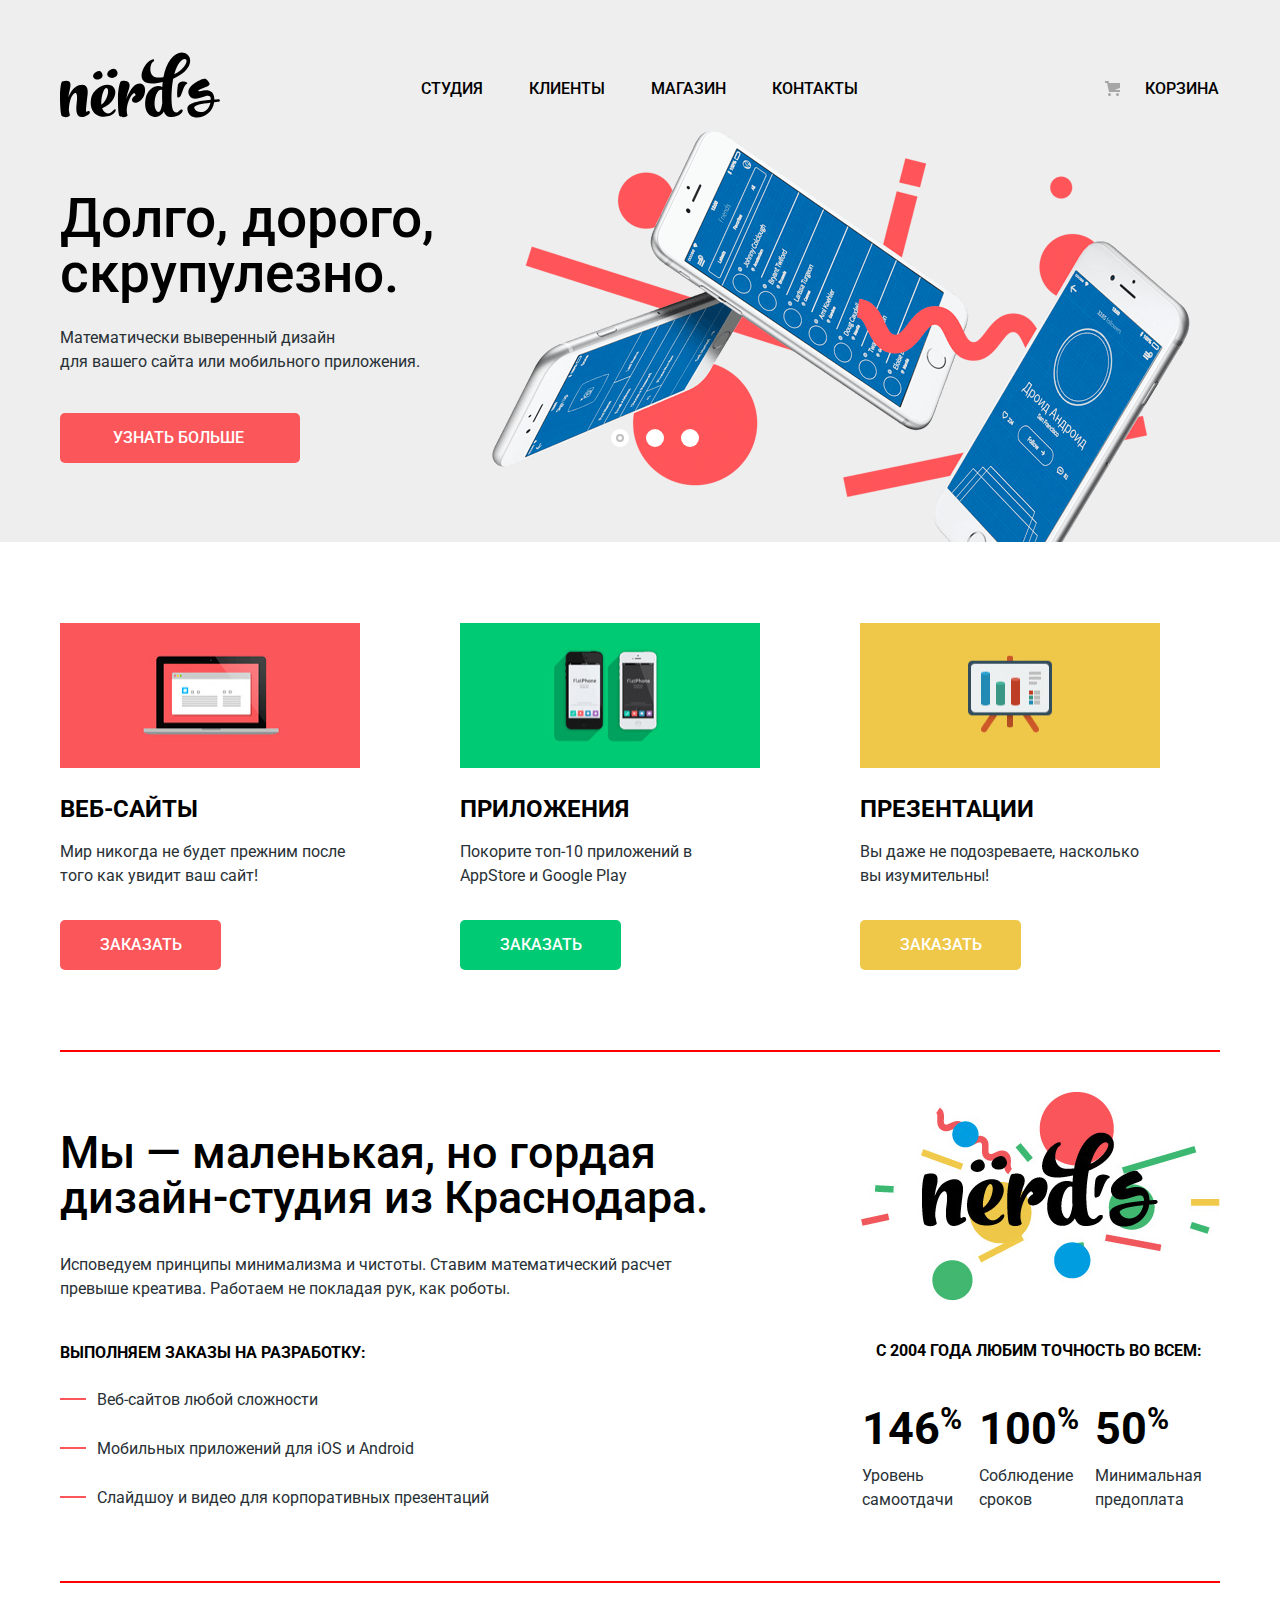
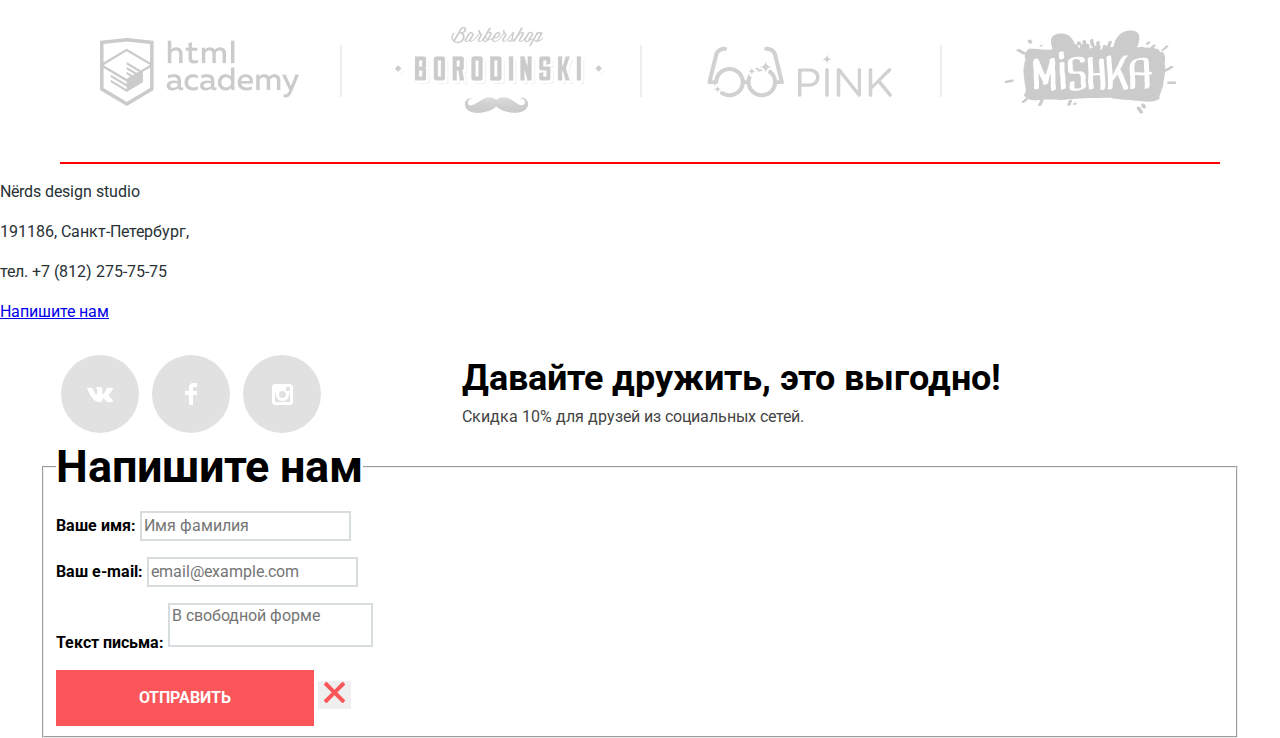
==== commit 4d715b08: "0010" ====
--- a/index.html
+++ b/index.html
@@ -116,20 +116,20 @@
         <h2 class="visually-hidden">Партнёры</h2>
         <ul class="partners-list">
           <li class="partners-item">
-            <a class="parners-link" href="#">
-              <img src="img/logo-1.png" alt="HTML Academy" class="partners-logo" width="199" height="68">
-            </a>
-          </li>
-          <li class="partners-item"><a class="parners-link" href="#">
-              <img src="img/logo-2.png" alt="Borodinsky" class="partners-logo" width="209" height="90">
-            </a>
-          </li>
-          <li class="partners-item"><a class="parners-link" href="#">
-              <img src="img/logo-3.png" alt="Pink" class="partners-logo" width="185" height="52">
-            </a>
-          </li>
-          <li class="partners-item"> <a class="parners-link" href="#">
-              <img src="img/logo-4.png" alt="Mishka" class="partners-logo" width="173" height="84">
+            <a href="#">
+              <img src="img/logo-1.png" alt="HTML Academy" width="199" height="68">
+            </a>
+          </li>
+          <li class="partners-item"><a href="#">
+              <img src="img/logo-2.png" alt="Borodinsky" width="209" height="90">
+            </a>
+          </li>
+          <li class="partners-item"><a href="#">
+              <img src="img/logo-3.png" alt="Pink" width="185" height="52">
+            </a>
+          </li>
+          <li class="partners-item"> <a href="#">
+              <img src="img/logo-4.png" alt="Mishka" width="173" height="84">
             </a>
           </li>
         </ul>
@@ -138,9 +138,18 @@
     <!--Карта-->
   </main>
   <footer class="page-footer">
-    <h2 class="visually-hidden">Nёrds в социальных сетях</h2>
+    <section class="map">
+      <h2 class="visually-hidden">Наши контакты</h2>
+      <div class="map-block"></div>
+      <div class="map-info">
+        <p class="map-info-title">Nёrds design studio</p>
+        <p class="map-info-desc">191186, Санкт-Петербург,</p>
+        <p class="map-info-desc">тел. +7 (812) 275-75-75</p>
+        <a class="map-info-btn" href="#">Напишите нам</a>
+      </div>
+    </section>
     <div class="footer-container container">
-      <div class="social-icons">
+      <h2 class="visually-hidden">Nёrds в социальных сетях</h2>
         <ul class="social-ul">
           <li class="social-item"><a class="social" target="_blank" href="https://vk.com/" aria-label="Nёrds во вконатке">
               <svg xmlns="http://www.w3.org/2000/svg" width="26" height="15" viewBox="0 0 26 15">
@@ -159,7 +168,6 @@
             </a>
           </li>
         </ul>
-      </div>
       <div class="footer-desc">
         <p class="footer-title">Давайте дружить, это выгодно!</p>
         <p class="footer-text">Скидка 10% для друзей из социальных сетей.</p>
--- a/css/style.css
+++ b/css/style.css
@@ -72,12 +72,15 @@
 }
 
 .nav-link {
-  margin-right: 46px;
   font-weight: 500;
   line-height: 30px;
   color: black;
   text-decoration: none;
   text-transform: uppercase;
+}
+
+.nav-list-item {
+  margin-right: 46px;
 }
 
 .nav-link:hover {
@@ -109,9 +112,6 @@
   color: rgba(0, 0, 0, 0.3);
 }
 
-.services {
-  
-}
 
 .service {
   display: flex;
@@ -121,7 +121,7 @@
   margin-bottom: 0;
   padding: 0;
   padding-bottom: 93px;
-  border-bottom: 1px solid red;
+  border-bottom: 2px solid red;
 }
 
 .service-block {
@@ -217,17 +217,15 @@
   display: flex;
   margin: 0;
   padding: 0;
+  margin-top: 20px;
+  margin-right: 128px;
+  margin-left: 21px;
 }
 
 .social-item {
   margin-right: 13px;
 }
 
-.social-icons {
-  width: 300px;
-  margin-right: 100px;
-  margin-left: 20px;
-}
 
 .footer-container {
   align-items: center;
@@ -347,14 +345,14 @@
 .shop {
   display: flex;
   flex-wrap: wrap;
-  width: 760px;
+  width: 780px;
   padding: 0;
 }
 
 .main-form {
   display: flex;
   flex-direction: column;
-  width: 260px;
+  width: 280px;
 }
 
 .block-flex {
@@ -363,6 +361,7 @@
 }
 
 .shop-item {
+  position: relative;
   width: 360px;
   margin-bottom: 35px;
 }
@@ -376,11 +375,33 @@
   display: block;
 }
 
+.shop-browser {
+  height: 40px;
+  opacity: 0.12;
+}
+
 .shop-footer {
-  background-color: #eeeeee;
+   /** display: none; **/
+    background-color: #eeeeee;
+    position: absolute;
+    bottom: 0;
+    z-index: 2;
+    box-sizing: border-box;
+    width: 100%;
+    height: 230px;
+    max-height: 230px;
+    padding: 21px 10px 42px;
+    overflow-y: auto;
+    text-align: center;
+}
+.shop-item:hover > .shop-footer{
+    display: block;
 }
 
 .shop-title {
+  margin-top: 0;
+  margin-bottom: 14px;
+  color: black;
   font-size: 18px;
   line-height: 30px;
   font-weight: bold;
@@ -388,6 +409,9 @@
 }
 
 .shop-desc {
+  margin: 0 auto;
+  margin-bottom: 49px;
+  width: 200px;
   font-size: 16px;
   line-height: 18px;
   color: #666666;
@@ -395,8 +419,8 @@
 
 .shop-btn {
   border-top: 3px solid transparent;
-  padding-bottom: 18px;
-  padding-top: 18px;
+  padding-bottom: 14px;
+  padding-top: 17px;
   padding-left: 60px;
   padding-right: 60px;
   border-radius: 5px;
@@ -437,8 +461,8 @@
 .social {
   background-color: #e1e1e1;
   display: flex;
-  width: 66px;
-  height: 66px;
+  width: 78px;
+  height: 78px;
   align-items: center;
   justify-content: center;
   border-radius: 50%;
@@ -641,12 +665,13 @@
   width: 1160px;
   margin: 0 auto;
   border-bottom: 2px solid red;
+  padding-top: 5px;
 }
 
 .partners-list {
   display: flex;
-  flex-wrap: wrap;
-  align-items: center; 
+  justify-content: space-between;
+  align-items: center;
   list-style: none;
   margin: 0;
   padding: 0;
@@ -654,30 +679,39 @@
 
 .partners-item {
   position: relative;
-  width: 300px;
+  width: 24%;
+  height: 174px;
+  display: flex;
+  justify-content: center;
+  align-items: center;
 }
 
 .partners-item:nth-child(4) {
-  position: relative;
   width: 260px;
-  margin-left: 0;
-}
-
-.partners-item::after {
-    content: "";
-    position: absolute;
-    top: 20px;
-    right: 19px;
-    width: 2px;
-    height: 52px;
-    background-color: #eee;
+}
+
+.partners-item:nth-child(-n+3)::after {
+  content: "";
+  position: absolute;
+  top: 57px;
+  right: -4px;
+  width: 2px;
+  height: 52px;
+  background-color: #eee;
 }
 
 .partners-link {
-  
-}
-
-.partners-logo {
+
+}
+
+.partners-item > a img{
   opacity: 0.2;
- 
+}
+
+.partners-item > a:hover img{
+  opacity: 1.0;
+}
+
+.partners-item > a:active img{
+  opacity: 0.1;
 }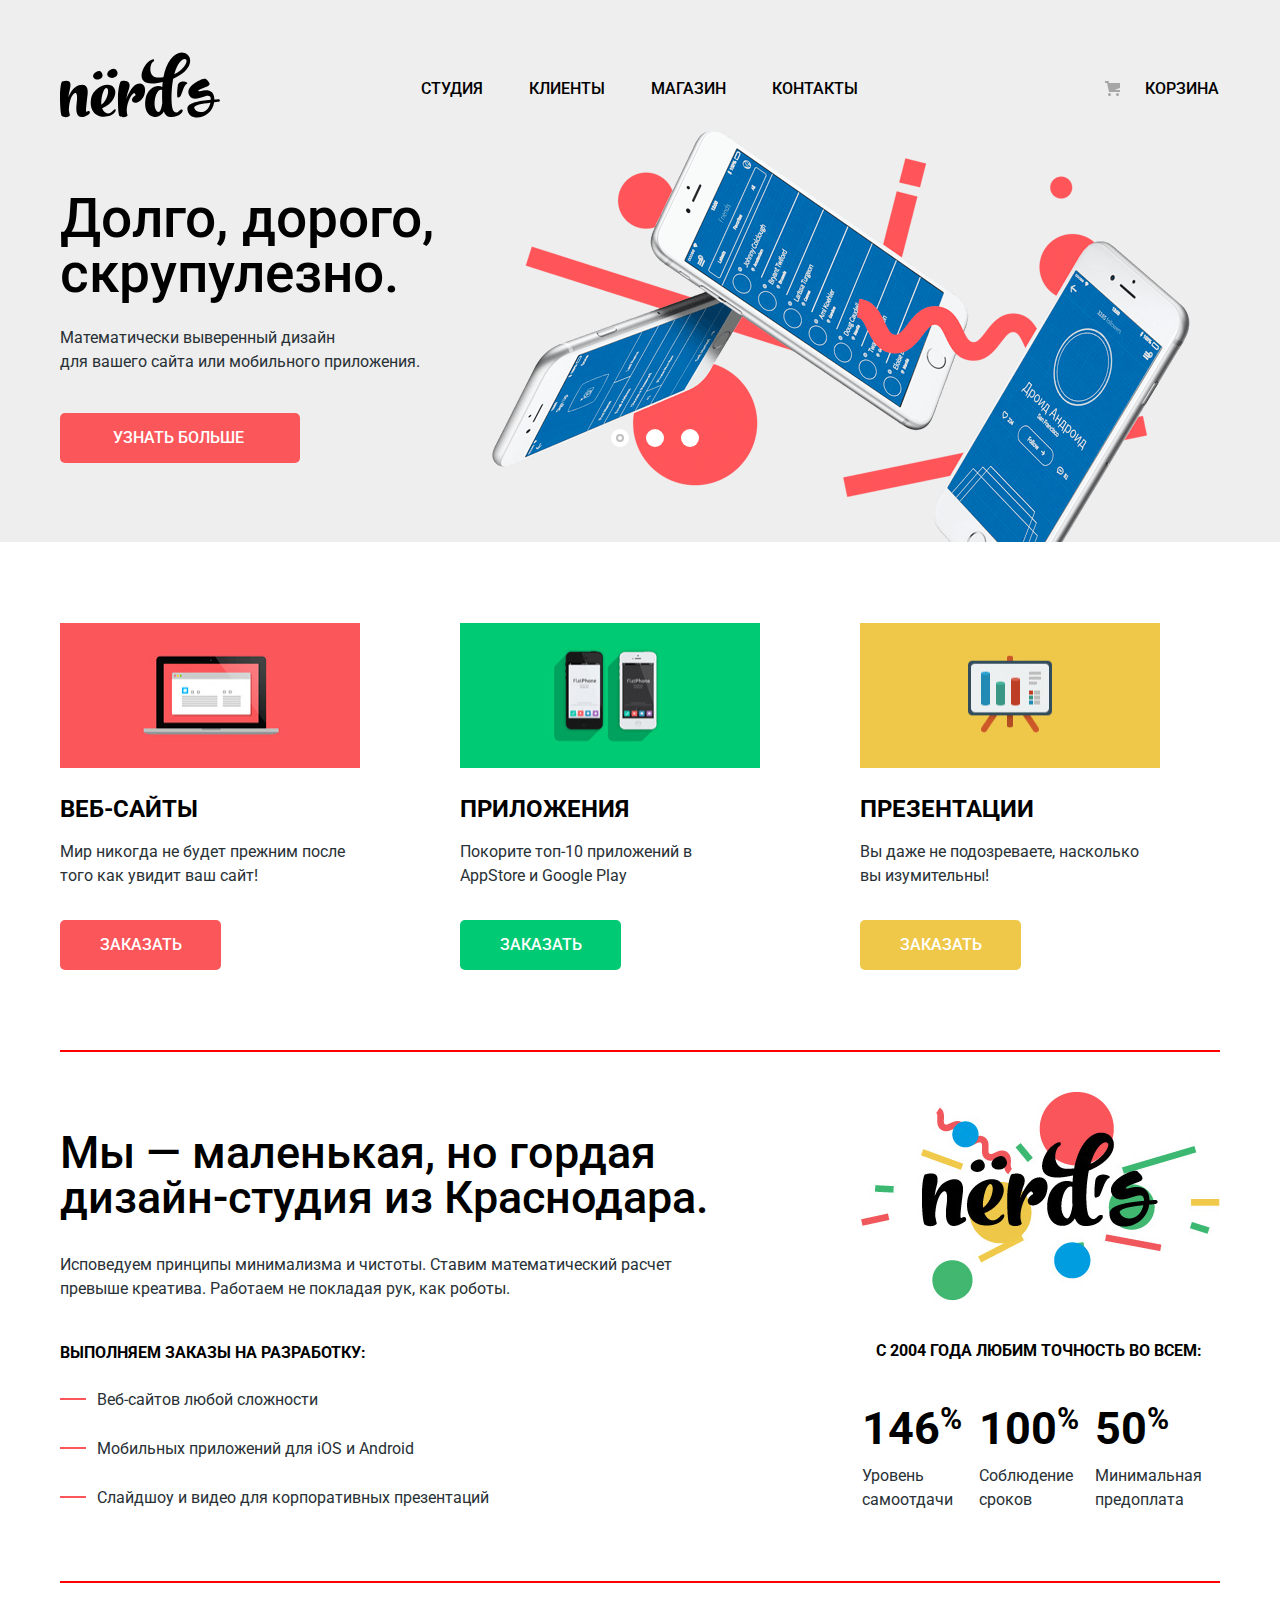
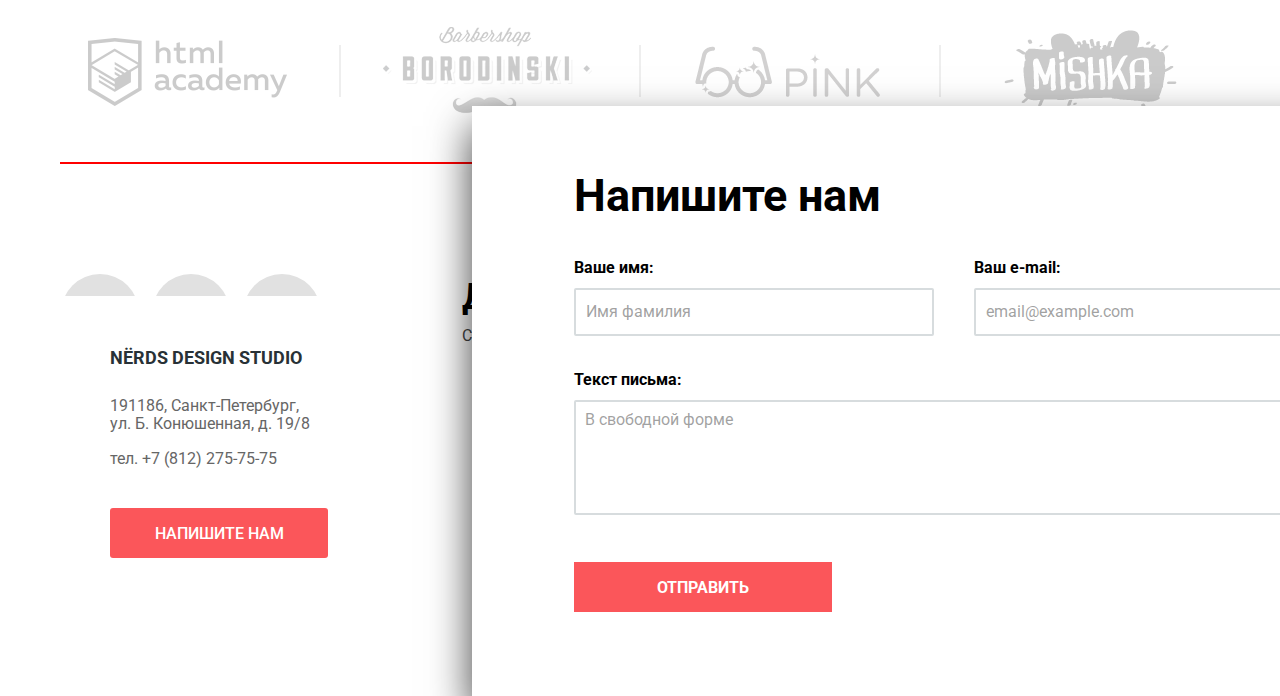
==== commit 7fcb8992: "0011" ====
--- a/index.html
+++ b/index.html
@@ -138,47 +138,64 @@
     <!--Карта-->
   </main>
   <footer class="page-footer">
+
     <section class="map">
       <h2 class="visually-hidden">Наши контакты</h2>
-      <div class="map-block"></div>
-      <div class="map-info">
-        <p class="map-info-title">Nёrds design studio</p>
-        <p class="map-info-desc">191186, Санкт-Петербург,</p>
-        <p class="map-info-desc">тел. +7 (812) 275-75-75</p>
-        <a class="map-info-btn" href="#">Напишите нам</a>
+      
+      <script type="text/javascript" charset="utf-8" async src="https://api-maps.yandex.ru/services/constructor/1.0/js/?um=constructor%3A093b4abc1fab7a2d4c91bf0e0e254837b73e4c7c0eccd42a4615734639413823&amp;width=100%25&amp;height=416&amp;lang=ru_RU&amp;scroll=true"></script>
+      
+      <div class="container container-map">
+        <div class="map-info">
+          <p class="map-info-title">Nёrds design studio</p>
+          <p class="map-info-desc">191186, Санкт-Петербург,<br>ул. Б. Конюшенная, д. 19/8</p>
+          <p class="map-info-desc-two">тел. +7 (812) 275-75-75</p>
+          <a class="map-info-btn" href="#">Напишите нам</a>
+        </div>
       </div>
     </section>
+
+
+
+
+
+
+
+
+
+
     <div class="footer-container container">
       <h2 class="visually-hidden">Nёrds в социальных сетях</h2>
-        <ul class="social-ul">
-          <li class="social-item"><a class="social" target="_blank" href="https://vk.com/" aria-label="Nёrds во вконатке">
-              <svg xmlns="http://www.w3.org/2000/svg" width="26" height="15" viewBox="0 0 26 15">
-                <path fill="#FFF" d="M16.138 11.51c.956-.309 2.18 2.04 3.483 2.939.978.681 1.727.534 1.727.534l3.473-.05s1.815-.112.957-1.554c-.071-.12-.503-1.069-2.585-3.022-2.177-2.043-1.882-1.712.739-5.244 1.597-2.153 2.236-3.468 2.036-4.028-.192-.539-1.365-.399-1.365-.399L20.69.713c-.381.001-.704.119-.851.515-.003.004-.621 1.666-1.445 3.079-1.741 2.989-2.436 3.148-2.724 2.961-.661-.433-.494-1.737-.494-2.664 0-2.897.432-4.105-.846-4.417-.427-.104-.739-.172-1.828-.182-1.392-.021-2.574 0-3.244.329-.445.223-.786.712-.579.74.26.035.843.16 1.155.586.401.552.389 1.789.389 1.789s.229 3.411-.54 3.834c-.528.29-1.25-.302-2.803-3.016-.793-1.388-1.392-2.922-1.392-2.922s-.116-.285-.326-.441c-.25-.185-.6-.244-.6-.244L.848.684S.29.7.085.946c-.182.218-.015.668-.015.668s2.909 6.881 6.203 10.347c3.02 3.182 6.452 2.971 6.452 2.971h1.555s.469-.054.709-.312c.224-.24.214-.691.214-.691s-.031-2.109.935-2.419z" /></svg></a>
-          </li>
-          <li class="social-item"><a class="social" target="_blank" href="https://www.facebook.com/" aria-label="Nёrds в фейсбуке">
-              <svg version="1.1" id="Layer_2" xmlns="http://www.w3.org/2000/svg" xmlns:xlink="http://www.w3.org/1999/xlink" x="0px" y="0px" width="12px" height="22px" viewBox="0 0 12 22" enable-background="new 0 0 12 22" xml:space="preserve">
-                <path fill="#FFFFFF" d="M12,4V0H8C5.791,0,4,1.791,4,4v4H0v4h4v10h4V12h4V8H8V4H12z" />
-              </svg>
-            </a>
-          </li>
-          <li class="social-item"><a class="social" target="_blank" href="https://instagram.com/" aria-label="Nёrds в инстрагаме">
-              <svg enable-background="new 0 0 21 21" height="21" viewBox="0 0 21 21" width="21" xmlns="http://www.w3.org/2000/svg">
-                <path d="m18 0h-15c-1.65 0-3 1.35-3 3v15c0 1.65 1.35 3 3 3h15c1.65 0 3-1.35 3-3v-15c0-1.65-1.35-3-3-3zm-7.5 7c1.93 0 3.5 1.57 3.5 3.5s-1.57 3.5-3.5 3.5-3.5-1.57-3.5-3.5 1.57-3.5 3.5-3.5zm7.5 11h-15v-9h1.181c-.114.482-.181.983-.181 1.5 0 3.59 2.91 6.5 6.5 6.5s6.5-2.91 6.5-6.5c0-.517-.066-1.018-.181-1.5h1.181zm0-11h-4v-4h4z" fill="#fff" />
-              </svg>
-            </a>
-          </li>
-        </ul>
+      <ul class="social-ul">
+        <li class="social-item"><a class="social" target="_blank" href="https://vk.com/" aria-label="Nёrds во вконатке">
+            <svg xmlns="http://www.w3.org/2000/svg" width="26" height="15" viewBox="0 0 26 15">
+              <path fill="#FFF" d="M16.138 11.51c.956-.309 2.18 2.04 3.483 2.939.978.681 1.727.534 1.727.534l3.473-.05s1.815-.112.957-1.554c-.071-.12-.503-1.069-2.585-3.022-2.177-2.043-1.882-1.712.739-5.244 1.597-2.153 2.236-3.468 2.036-4.028-.192-.539-1.365-.399-1.365-.399L20.69.713c-.381.001-.704.119-.851.515-.003.004-.621 1.666-1.445 3.079-1.741 2.989-2.436 3.148-2.724 2.961-.661-.433-.494-1.737-.494-2.664 0-2.897.432-4.105-.846-4.417-.427-.104-.739-.172-1.828-.182-1.392-.021-2.574 0-3.244.329-.445.223-.786.712-.579.74.26.035.843.16 1.155.586.401.552.389 1.789.389 1.789s.229 3.411-.54 3.834c-.528.29-1.25-.302-2.803-3.016-.793-1.388-1.392-2.922-1.392-2.922s-.116-.285-.326-.441c-.25-.185-.6-.244-.6-.244L.848.684S.29.7.085.946c-.182.218-.015.668-.015.668s2.909 6.881 6.203 10.347c3.02 3.182 6.452 2.971 6.452 2.971h1.555s.469-.054.709-.312c.224-.24.214-.691.214-.691s-.031-2.109.935-2.419z" /></svg></a>
+        </li>
+        <li class="social-item"><a class="social" target="_blank" href="https://www.facebook.com/" aria-label="Nёrds в фейсбуке">
+            <svg version="1.1" id="Layer_2" xmlns="http://www.w3.org/2000/svg" xmlns:xlink="http://www.w3.org/1999/xlink" x="0px" y="0px" width="12px" height="22px" viewBox="0 0 12 22" enable-background="new 0 0 12 22" xml:space="preserve">
+              <path fill="#FFFFFF" d="M12,4V0H8C5.791,0,4,1.791,4,4v4H0v4h4v10h4V12h4V8H8V4H12z" />
+            </svg>
+          </a>
+        </li>
+        <li class="social-item"><a class="social" target="_blank" href="https://instagram.com/" aria-label="Nёrds в инстрагаме">
+            <svg enable-background="new 0 0 21 21" height="21" viewBox="0 0 21 21" width="21" xmlns="http://www.w3.org/2000/svg">
+              <path d="m18 0h-15c-1.65 0-3 1.35-3 3v15c0 1.65 1.35 3 3 3h15c1.65 0 3-1.35 3-3v-15c0-1.65-1.35-3-3-3zm-7.5 7c1.93 0 3.5 1.57 3.5 3.5s-1.57 3.5-3.5 3.5-3.5-1.57-3.5-3.5 1.57-3.5 3.5-3.5zm7.5 11h-15v-9h1.181c-.114.482-.181.983-.181 1.5 0 3.59 2.91 6.5 6.5 6.5s6.5-2.91 6.5-6.5c0-.517-.066-1.018-.181-1.5h1.181zm0-11h-4v-4h4z" fill="#fff" />
+            </svg>
+          </a>
+        </li>
+      </ul>
       <div class="footer-desc">
         <p class="footer-title">Давайте дружить, это выгодно!</p>
         <p class="footer-text">Скидка 10% для друзей из социальных сетей.</p>
       </div>
     </div>
+
   </footer>
   <article class="pop-up container">
     <h2 class="visually-hidden">Форма отправки</h2>
     <form class="pop-up-form" method="post">
       <fieldset class="pop-up-field">
         <legend class="pop-up-title">Напишите нам</legend>
+        <div class="flex-pop-up">
         <p class="pop-up-item">
           <label class="pop-up-label" for="name">Ваше имя:</label>
           <input class="pop-up-input" type="text" id="name" name="name" placeholder="Имя фамилия" required>
@@ -187,13 +204,13 @@
           <label class="pop-up-label" for="mail">Ваш e-mail:</label>
           <input class="pop-up-input" type="email" id="mail" name="mail" placeholder="email@example.com" required>
         </p>
-        <p class="pop-up-item">
+        </div>
+        <p class="pop-up-item pop-up-item-textarea">
           <label class="pop-up-label" for="comment-field">Текст письма:</label>
           <textarea class="pop-up-textarea" name="comment" id="comment-field" placeholder="В свободной форме"></textarea>
         </p>
         <input class="pop-up-btn" type="submit" value="Отправить">
-        <button class="pop-up-cross" aria-label="Закрыть"><svg xmlns="http://www.w3.org/2000/svg" width="21" height="21" viewBox="0 0 21 21">
-            <path fill="#FB565A" d="M13.328 10.5l7.371-7.371a1.003 1.003 0 0 0 0-1.414L19.285.3a1.003 1.003 0 0 0-1.414 0L10.5 7.672 3.129.301a1.003 1.003 0 0 0-1.414 0L.301 1.715a1.003 1.003 0 0 0 0 1.414L7.672 10.5.301 17.871a1.003 1.003 0 0 0 0 1.414l1.415 1.414a1.003 1.003 0 0 0 1.414 0l7.371-7.371 7.371 7.371a1.003 1.003 0 0 0 1.414 0l1.414-1.414a1.003 1.003 0 0 0 0-1.414L13.328 10.5z" /></svg></button>
+        <button class="pop-up-cross" aria-label="Закрыть окно"></button>
       </fieldset>
     </form>
   </article>
--- a/css/style.css
+++ b/css/style.css
@@ -208,11 +208,6 @@
   color: rgba(255, 255, 255, 0.3);
 }
 
-.footer-container {
-  display: flex;
-  flex-direction: row;
-}
-
 .social-ul {
   display: flex;
   margin: 0;
@@ -228,7 +223,10 @@
 
 
 .footer-container {
+  display: flex;
+  flex-direction: row;
   align-items: center;
+  padding-bottom: 58px;
 }
 
 .footer-desc {
@@ -247,13 +245,6 @@
   margin-top: 0;
   line-height: 22px;
   color: #444444;
-}
-
-.pop-up-title {
-  font-weight: bold;
-  font-size: 45px;
-  line-height: 45px;
-  color: black;
 }
 
 .pop-up-label {
@@ -278,8 +269,8 @@
 
 .pop-up-btn {
   border: 0;
-  padding-bottom: 19px;
-  padding-top: 19px;
+  padding-bottom: 15px;
+  padding-top: 17px;
   padding-right: 83px;
   padding-left: 83px;
   background-color: #fb565a;
@@ -287,6 +278,7 @@
   line-height: 18px;
   color: white;
   text-transform: uppercase;
+  cursor: pointer;
 }
 
 .pop-up-cross {
@@ -381,21 +373,22 @@
 }
 
 .shop-footer {
-   /** display: none; **/
-    background-color: #eeeeee;
-    position: absolute;
-    bottom: 0;
-    z-index: 2;
-    box-sizing: border-box;
-    width: 100%;
-    height: 230px;
-    max-height: 230px;
-    padding: 21px 10px 42px;
-    overflow-y: auto;
-    text-align: center;
-}
-.shop-item:hover > .shop-footer{
-    display: block;
+  /** display: none; **/
+  background-color: #eeeeee;
+  position: absolute;
+  bottom: 0;
+  z-index: 2;
+  box-sizing: border-box;
+  width: 100%;
+  height: 230px;
+  max-height: 230px;
+  padding: 21px 10px 42px;
+  overflow-y: auto;
+  text-align: center;
+}
+
+.shop-item:hover > .shop-footer {
+  display: block;
 }
 
 .shop-title {
@@ -679,7 +672,7 @@
 
 .partners-item {
   position: relative;
-  width: 24%;
+  width: 22%;
   height: 174px;
   display: flex;
   justify-content: center;
@@ -694,24 +687,210 @@
   content: "";
   position: absolute;
   top: 57px;
-  right: -4px;
+  right: -26px;
   width: 2px;
   height: 52px;
   background-color: #eee;
 }
 
-.partners-link {
-
-}
-
-.partners-item > a img{
+.partners-link {}
+
+.partners-item > a img {
   opacity: 0.2;
 }
 
-.partners-item > a:hover img{
+.partners-item > a:hover img {
   opacity: 1.0;
 }
 
-.partners-item > a:active img{
+.partners-item > a:active img {
   opacity: 0.1;
-}+}
+
+.page-main {
+  margin-bottom: 79px;
+}
+
+
+.map {
+  position: relative;
+  width: 100%;
+  margin: 0 0 39px;
+  background-color: #f1eee9;
+  background-image: url(../img/map.png);
+  background-repeat: no-repeat;
+  background-position: center;
+}
+
+.container-map {
+  width: 1160px;
+}
+
+.map-info {
+  position: absolute;
+  top: 53px;
+  z-index: 1;
+  width: 220px;
+  padding-right: 50px;
+  padding-left: 50px;
+  padding-top: 50px;
+  padding-bottom: 60px;
+  background-color: #ffffff;
+}
+
+.map-info-title {
+  display: block;
+  font-size: 18px;
+  margin: 0 0 27px;
+  font-weight: 700;
+  text-transform: uppercase;
+}
+
+.map-info-desc {
+  margin: 0 0 17px;
+  line-height: 18px;
+  color: #666;
+}
+
+.map-info-desc-two {
+  margin: 0 0 54px;
+  line-height: 18px;
+  color: #666;
+}
+
+.map-info-btn {
+  box-sizing: border-box;
+  padding-top: 16px;
+  padding-bottom: 15px;
+  padding-left: 45px;
+  padding-right: 44px;
+  background-color: #fb565a;
+  text-transform: uppercase;
+  text-decoration: none;
+  color: white;
+  border-radius: 3px;
+  font-weight: 500;
+  cursor: pointer;
+}
+
+
+
+
+
+
+
+.pop-up {
+  position: absolute;
+  top: 1706px;
+  left: 452px;
+  width: 960px;
+  z-index: 10;
+}
+
+.pop-up-form {
+  position: relative;
+  margin: 0 auto;
+  box-shadow: 0 20px 40px 0 rgba(0, 1, 1, .75);
+  background-color: #ffffff;
+}
+
+.pop-up-field {
+  padding-left: 100px;
+  padding-right: 100px;
+  padding-bottom: 84px;
+  border: 0 none;
+}
+
+.pop-up-title {
+  padding-top: 67px;
+  padding-bottom: 16px;
+  font-weight: bold;
+  font-size: 45px;
+  line-height: 45px;
+  color: black;
+}
+
+.flex-pop-up {
+  display: flex;
+}
+
+.pop-up-item {
+  width: 360px;
+}
+
+.pop-up-item-textarea {
+  padding-bottom: 24px;
+}
+
+.pop-up-item:nth-child(1) {
+  margin-right: 40px;
+}
+
+.pop-up-textarea {
+  box-sizing: border-box;
+  width: 760px;
+}
+
+.pop-up-label {}
+
+.pop-up-input {
+  box-sizing: border-box;
+  width: 100%;
+  margin: 8px 0 0;
+  padding: 10px;
+  font-weight: 400;
+  color: rgba(68, 68, 68, .5);
+  border: 2px solid #d7dcde;
+  border-radius: 2px;
+  -webkit-text-fill-color: rgba(68, 68, 68, .5);
+}
+
+
+.pop-up-textarea {
+  height: 115px;
+  margin: 8px 0 0;
+  padding: 9px;
+  font-weight: 400;
+  color: rgba(68, 68, 68, .5);
+  border: 2px solid #d7dcde;
+  border-radius: 2px;
+  -webkit-text-fill-color: rgba(68, 68, 68, .5);
+}
+
+.pop-up-cross {
+  position: absolute;
+  background-color: transparent;
+  border: 0;
+  top: 76px;
+  right: 81px;
+  width: 28px;
+  height: 28px;
+  outline: 0;
+  opacity: .3;
+  cursor: pointer;
+  transform: rotate(45deg);
+}
+
+.pop-up-cross::before {
+  width: 4px;
+  content: "";
+  position: absolute;
+  top: 0;
+  left: 50%;
+  height: 100%;
+  -webkit-transform: translateX(-50%) rotate(90deg);
+  transform: translateX(-50%);
+  background-color: #fb565a;
+}
+
+.pop-up-cross::after {
+  width: 4px;
+  content: "";
+  position: absolute;
+  top: 0;
+  left: 50%;
+  height: 100%;
+  -webkit-transform: translateX(-50%);
+  transform: translateX(-50%) rotate(90deg);
+  background-color: #fb565a;
+}
